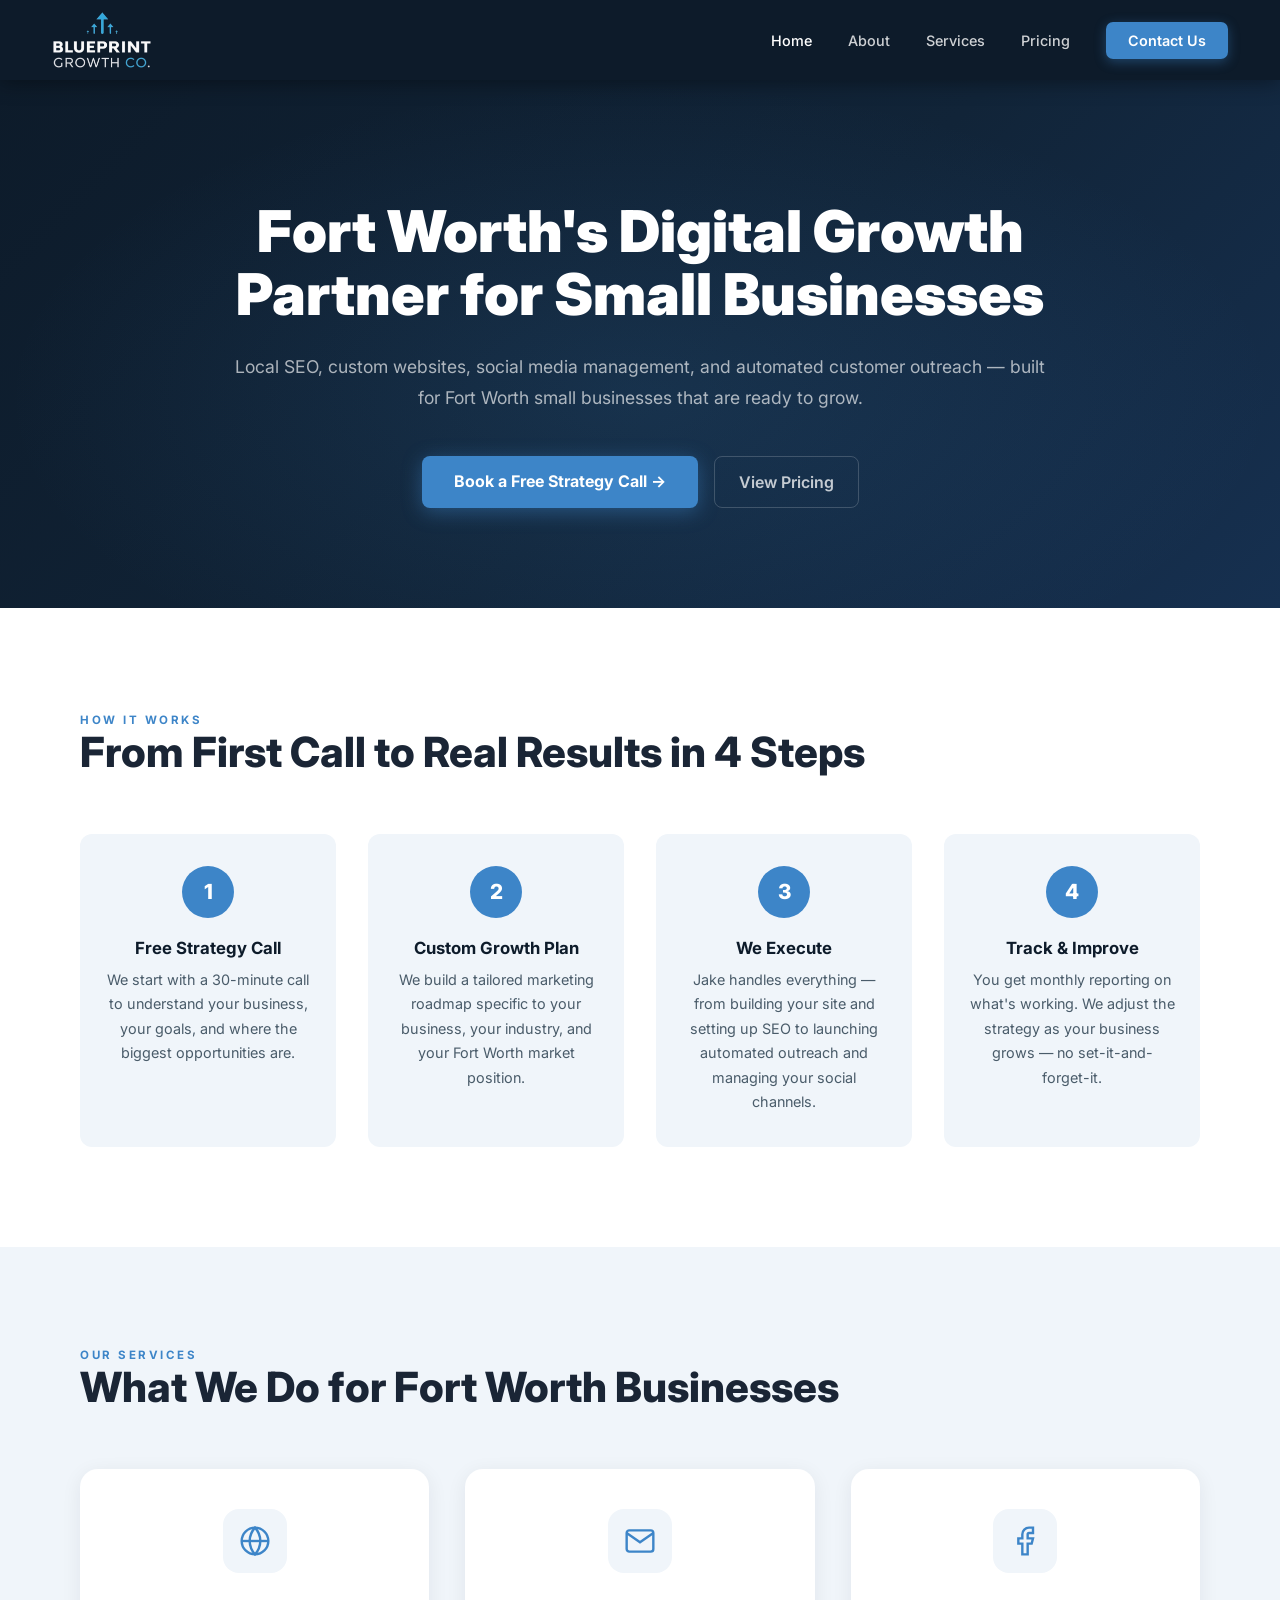
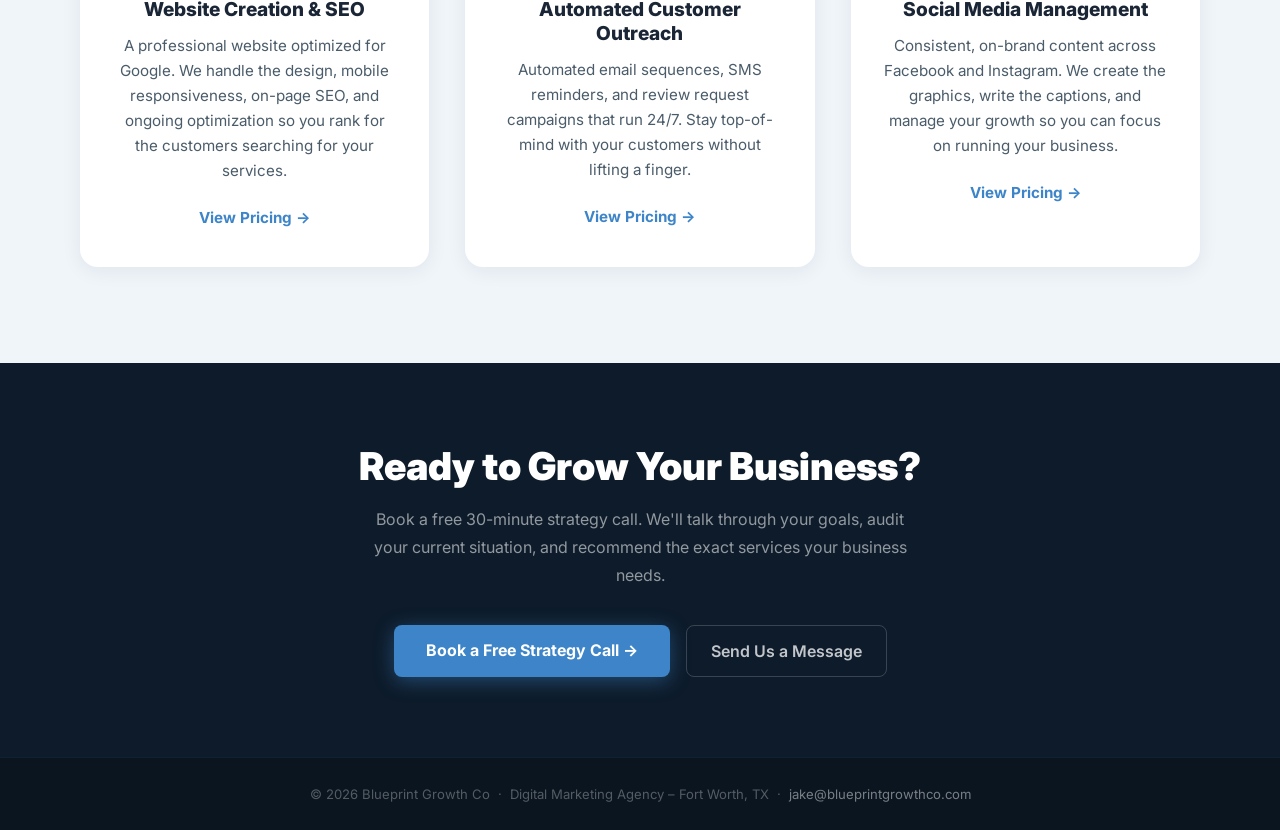
==== index.html @ 94628515 "Blueprint Growth Co - initial site build" ====
<!DOCTYPE html>
<html lang="en">
<head>
  <meta charset="UTF-8" />
  <meta name="viewport" content="width=device-width, initial-scale=1.0" />

  <title>Blueprint Growth Co | Digital Marketing Agency Fort Worth TX | Small Business Growth</title>
  <meta name="description" content="Blueprint Growth Co is Fort Worth's trusted digital marketing agency for small businesses. We offer local Search Engine Optimization, website design, social media management, and customer outreach in Tarrant County, TX." />
  <meta name="keywords" content="marketing agency Fort Worth TX, small business marketing Fort Worth, digital marketing agency Fort Worth Texas, local Search Engine Optimization, Fort Worth, social media marketing Fort Worth, website design Fort Worth, Search Engine Optimization services Fort Worth TX, Tarrant County digital marketing, DFW small business marketing, customer outreach Fort Worth" />
  <meta name="author" content="Jake DiNatale, Blueprint Growth Co" />
  <meta name="robots" content="index, follow" />
  <link rel="canonical" href="https://www.blueprintgrowthco.com/" />
  <meta name="geo.region" content="US-TX" />
  <meta name="geo.placename" content="Fort Worth, Texas" />
  <meta name="geo.position" content="32.7555;-97.3308" />
  <meta name="ICBM" content="32.7555, -97.3308" />
  <meta property="og:type" content="website" />
  <meta property="og:url" content="https://www.blueprintgrowthco.com/" />
  <meta property="og:title" content="Blueprint Growth Co | Digital Marketing Agency Fort Worth TX" />
  <meta property="og:description" content="Fort Worth's growth partner for small businesses. Local SEO, website design, social media management, and AI-powered customer outreach — built for Tarrant County entrepreneurs." />
  <meta property="og:image" content="https://www.blueprintgrowthco.com/assets/images/logo.png" />
  <meta property="og:site_name" content="Blueprint Growth Co" />

  <script type="application/ld+json">
  {
    "@context": "https://schema.org",
    "@type": "BreadcrumbList",
    "itemListElement": [
      { "@type": "ListItem", "position": 1, "name": "Home", "item": "https://www.blueprintgrowthco.com/" }
    ]
  }
  </script>
  <script type="application/ld+json">
  {
    "@context": "https://schema.org",
    "@type": "LocalBusiness",
    "name": "Blueprint Growth Co",
    "description": "Fort Worth digital marketing agency for small businesses. Local SEO, website design, social media management, and automated customer outreach.",
    "url": "https://www.blueprintgrowthco.com",
    "telephone": "+1-978-806-6103",
    "email": "jake@blueprintgrowthco.com",
    "address": { "@type": "PostalAddress", "addressLocality": "Fort Worth", "addressRegion": "TX", "addressCountry": "US" },
    "geo": { "@type": "GeoCoordinates", "latitude": 32.7555, "longitude": -97.3308 },
    "image": "https://www.blueprintgrowthco.com/assets/images/logo.png",
    "priceRange": "$$$"
  }
  </script>

  <link rel="preconnect" href="https://fonts.googleapis.com" />
  <link rel="preconnect" href="https://fonts.gstatic.com" crossorigin />
  <link href="https://fonts.googleapis.com/css2?family=Inter:wght@400;500;600;700;800;900&display=swap" rel="stylesheet" />
  <link rel="stylesheet" href="css/styles.css">
</head>
<body>

<div id="progress-bar"></div>

<a href="https://calendly.com/jacobadinatale/30min" target="_blank" rel="noopener" id="float-cta">
  <svg viewBox="0 0 24 24"><path d="M8 6h13M8 12h13M8 18h13M3 6h.01M3 12h.01M3 18h.01"/></svg>
  Book Free Strategy Call
</a>

<!-- ══ NAV ══ -->
<nav id="mainNav">
  <a href="index.html" class="nav-logo">
    <img src="assets/images/logo.png" alt="Blueprint Growth Co – Digital Marketing Agency Fort Worth TX" />
  </a>
  <ul class="nav-links">
    <li><a href="index.html" class="active">Home</a></li>
    <li><a href="about.html">About</a></li>
    <li><a href="index.html#services">Services</a></li>
    <li><a href="services.html">Pricing</a></li>
    <li><a href="contact.html" class="btn-nav">Contact Us</a></li>
  </ul>
  <button class="hamburger" aria-label="Open menu" aria-expanded="false">
    <span></span><span></span><span></span>
  </button>
  <div class="mobile-menu" id="mobileMenu" role="navigation">
    <a href="index.html">Home</a>
    <a href="about.html">About</a>
    <a href="index.html#services">Services</a>
    <a href="services.html">Pricing</a>
    <a href="contact.html">Contact Us</a>
  </div>
</nav>

<!-- ══ HERO ══ -->
<section class="hero">
  <div class="container">
    <div class="hero-top reveal">
      <h1>Fort Worth's Digital Growth Partner for Small Businesses</h1>
      <p>Local SEO, custom websites, social media management, and automated customer outreach — built for Fort Worth small businesses that are ready to grow.</p>
      <div class="hero-btns">
        <a href="https://calendly.com/jacobadinatale/30min" target="_blank" rel="noopener" class="btn-primary">Book a Free Strategy Call →</a>
        <a href="services.html" class="btn-ghost">View Pricing</a>
      </div>
    </div>
  </div>
</section>

<!-- ══ HOW IT WORKS ══ -->
<section id="process" class="process">
  <div class="container">
    <span class="section-label reveal">How It Works</span>
    <h2 class="section-title reveal">From First Call to Real Results in 4 Steps</h2>
    <div class="process-grid">

      <div class="process-step reveal">
        <div class="process-num">1</div>
        <h3>Free Strategy Call</h3>
        <p>We start with a 30-minute call to understand your business, your goals, and where the biggest opportunities are.</p>
      </div>

      <div class="process-step reveal reveal-delay-1">
        <div class="process-num">2</div>
        <h3>Custom Growth Plan</h3>
        <p>We build a tailored marketing roadmap specific to your business, your industry, and your Fort Worth market position.</p>
      </div>

      <div class="process-step reveal reveal-delay-2">
        <div class="process-num">3</div>
        <h3>We Execute</h3>
        <p>Jake handles everything — from building your site and setting up SEO to launching automated outreach and managing your social channels.</p>
      </div>

      <div class="process-step reveal reveal-delay-3">
        <div class="process-num">4</div>
        <h3>Track &amp; Improve</h3>
        <p>You get monthly reporting on what's working. We adjust the strategy as your business grows — no set-it-and-forget-it.</p>
      </div>

    </div>
  </div>
</section>

<!-- ══ SERVICES SECTION ══ -->
<section id="services" class="services" style="background: var(--light);">
  <div class="container">
    <span class="section-label reveal">Our Services</span>
    <h2 class="section-title reveal">What We Do for Fort Worth Businesses</h2>

    <div class="services-grid">

      <!-- Service 1 -->
      <div class="service-card reveal">
        <div class="service-icon">
          <svg viewBox="0 0 24 24"><circle cx="12" cy="12" r="10"/><line x1="2" y1="12" x2="22" y2="12"/><path d="M12 2a15.3 15.3 0 0 1 4 10 15.3 15.3 0 0 1-4 10 15.3 15.3 0 0 1-4-10 15.3 15.3 0 0 1 4-10z"/></svg>
        </div>
        <h3>Website Creation &amp; SEO</h3>
        <p>A professional website optimized for Google. We handle the design, mobile responsiveness, on-page SEO, and ongoing optimization so you rank for the customers searching for your services.</p>
        <a href="services.html" class="service-link">View Pricing →</a>
      </div>

      <!-- Service 2 -->
      <div class="service-card reveal reveal-delay-1">
        <div class="service-icon">
          <svg viewBox="0 0 24 24"><path d="M4 4h16c1.1 0 2 .9 2 2v12c0 1.1-.9 2-2 2H4c-1.1 0-2-.9-2-2V6c0-1.1.9-2 2-2z"/><polyline points="22,6 12,13 2,6"/></svg>
        </div>
        <h3>Automated Customer Outreach</h3>
        <p>Automated email sequences, SMS reminders, and review request campaigns that run 24/7. Stay top-of-mind with your customers without lifting a finger.</p>
        <a href="services.html" class="service-link">View Pricing →</a>
      </div>

      <!-- Service 3 -->
      <div class="service-card reveal reveal-delay-2">
        <div class="service-icon">
          <svg viewBox="0 0 24 24"><path d="M18 2h-3a5 5 0 0 0-5 5v3H7v4h3v8h4v-8h3l1-4h-4V7a1 1 0 0 1 1-1h3z"/></svg>
        </div>
        <h3>Social Media Management</h3>
        <p>Consistent, on-brand content across Facebook and Instagram. We create the graphics, write the captions, and manage your growth so you can focus on running your business.</p>
        <a href="services.html" class="service-link">View Pricing →</a>
      </div>

    </div>
  </div>
</section>

<!-- ══ CTA STRIP ══ -->
<section class="cta-strip">
  <h2 class="reveal">Ready to Grow Your Business?</h2>
  <p class="reveal">Book a free 30-minute strategy call. We'll talk through your goals, audit your current situation, and recommend the exact services your business needs.</p>
  <div class="cta-strip-btns reveal">
    <a href="https://calendly.com/jacobadinatale/30min" target="_blank" rel="noopener" class="btn-primary">Book a Free Strategy Call →</a>
    <a href="contact.html" class="btn-ghost">Send Us a Message</a>
  </div>
</section>

<!-- ══ FOOTER ══ -->
<footer>
  <p>&copy; 2026 Blueprint Growth Co &nbsp;·&nbsp; Digital Marketing Agency – Fort Worth, TX &nbsp;·&nbsp; <a href="mailto:jake@blueprintgrowthco.com">jake@blueprintgrowthco.com</a></p>
</footer>

<script src="js/main.js"></script>

</body>
</html>
---- css/styles.css ----
/* ── RESET ── */
*, *::before, *::after {
  box-sizing: border-box;
  margin: 0;
  padding: 0;
}

/* ── VARIABLES ── */
:root {
  --navy:    #0d1b2a;
  --navy2:   #112236;
  --navy3:   #0a1520;
  --blue:    #3d85c8;
  --blue-h:  #2d72b8;
  --blue-lt: #5a9fd4;
  --white:   #ffffff;
  --light:   #f0f5fa;
  --light2:  #e4eef7;
  --text:    #1a2535;
  --text-2:  #4a5c6a;
}

/* ── FONTS ── */
@import url('https://fonts.googleapis.com/css2?family=Inter:wght@400;500;600;700;800;900&display=swap');

html {
  scroll-behavior: smooth;
}

body {
  font-family: 'Inter', sans-serif;
  color: var(--text);
  background: var(--white);
  overflow-x: hidden;
}

/* ── SCROLL PROGRESS ── */
#progress-bar {
  position: fixed;
  top: 0;
  left: 0;
  height: 3px;
  width: 0%;
  background: linear-gradient(90deg, var(--blue), var(--blue-lt));
  z-index: 9999;
  transition: width .1s linear;
}

/* ── FLOAT CTA ── */
#float-cta {
  position: fixed;
  bottom: 28px;
  right: 28px;
  z-index: 900;
  display: flex;
  align-items: center;
  gap: 10px;
  background: var(--blue);
  color: var(--white);
  padding: 14px 22px;
  border-radius: 50px;
  font-size: .88rem;
  font-weight: 700;
  text-decoration: none;
  box-shadow: 0 6px 28px rgba(61,133,200,.5);
  opacity: 0;
  transform: translateY(16px);
  transition: opacity .3s, transform .3s, background .2s;
}

#float-cta.visible {
  opacity: 1;
  transform: translateY(0);
}

#float-cta:hover {
  background: var(--blue-h);
}

#float-cta svg {
  width: 18px;
  height: 18px;
  stroke: currentColor;
  fill: none;
  stroke-width: 2;
}

/* ── NAV ── */
nav {
  position: sticky;
  top: 0;
  z-index: 1000;
  background: var(--navy);
  display: flex;
  align-items: center;
  justify-content: space-between;
  padding: 0 52px;
  height: 80px;
  box-shadow: 0 2px 20px rgba(0,0,0,.4);
  transition: height .3s, box-shadow .3s;
}

nav.scrolled {
  height: 64px;
  box-shadow: 0 4px 28px rgba(0,0,0,.5);
}

.nav-logo {
  text-decoration: none;
  display: flex;
  align-items: center;
}

.nav-logo img {
  height: 58px;
  display: block;
  transition: height .3s;
}

nav.scrolled .nav-logo img {
  height: 46px;
}

.nav-links {
  display: flex;
  align-items: center;
  gap: 36px;
  list-style: none;
}

.nav-links a {
  color: rgba(255,255,255,.8);
  text-decoration: none;
  font-size: .9rem;
  font-weight: 500;
  transition: color .2s;
}

.nav-links a:hover {
  color: var(--white);
}

.nav-links a.active {
  color: var(--white);
}

.btn-nav {
  background: var(--blue);
  color: var(--white) !important;
  padding: 10px 22px;
  border-radius: 7px;
  font-weight: 600 !important;
  transition: background .2s, transform .15s !important;
  box-shadow: 0 3px 12px rgba(61,133,200,.4);
}

.btn-nav:hover {
  background: var(--blue-h) !important;
  transform: translateY(-1px) !important;
}

.hamburger {
  display: none;
  flex-direction: column;
  gap: 5px;
  cursor: pointer;
  background: none;
  border: none;
  padding: 4px;
}

.hamburger span {
  display: block;
  width: 26px;
  height: 2px;
  background: var(--white);
  border-radius: 2px;
  pointer-events: none;
}

.mobile-menu {
  display: none;
  position: absolute;
  top: 100%;
  left: 0;
  right: 0;
  background: var(--navy2);
  padding: 24px 48px;
  flex-direction: column;
  gap: 20px;
  box-shadow: 0 8px 24px rgba(0,0,0,.3);
}

.mobile-menu a {
  color: rgba(255,255,255,.85);
  text-decoration: none;
  font-size: 1rem;
  font-weight: 500;
}

.mobile-menu.open {
  display: flex;
}

/* ── SCROLL REVEAL ── */
.reveal {
  opacity: 0;
  transform: translateY(32px);
  transition: opacity .7s ease, transform .7s ease;
}

.reveal.visible {
  opacity: 1;
  transform: translateY(0);
}

.reveal-delay-1 {
  transition-delay: .1s;
}

.reveal-delay-2 {
  transition-delay: .2s;
}

.reveal-delay-3 {
  transition-delay: .3s;
}

/* ── PAGE HERO ── */
.page-hero {
  background: linear-gradient(135deg, var(--navy) 0%, #112438 55%, #163050 100%);
  padding: 88px 52px 80px;
  text-align: center;
  position: relative;
  overflow: hidden;
}

.page-hero::after {
  content: '';
  position: absolute;
  inset: 0;
  background: radial-gradient(ellipse at 50% 60%, rgba(61,133,200,.1) 0%, transparent 65%);
  pointer-events: none;
}

.page-hero-inner {
  position: relative;
  z-index: 1;
  max-width: 720px;
  margin: 0 auto;
}

.hero-eyebrow {
  display: inline-flex;
  align-items: center;
  gap: 8px;
  background: rgba(61,133,200,.15);
  border: 1px solid rgba(61,133,200,.35);
  color: var(--blue-lt);
  font-size: .74rem;
  font-weight: 700;
  letter-spacing: 2px;
  text-transform: uppercase;
  padding: 7px 16px;
  border-radius: 100px;
  margin-bottom: 28px;
}

.hero-eyebrow::before {
  content: '';
  width: 6px;
  height: 6px;
  border-radius: 50%;
  background: var(--blue);
}

.page-hero h1 {
  font-size: clamp(2.2rem, 4.5vw, 3.4rem);
  font-weight: 900;
  color: var(--white);
  line-height: 1.1;
  margin-bottom: 18px;
}

.page-hero p {
  font-size: 1.05rem;
  color: rgba(255,255,255,.6);
  line-height: 1.8;
  max-width: 580px;
  margin: 0 auto 36px;
}

.hero-note {
  display: inline-flex;
  align-items: center;
  gap: 8px;
  font-size: .82rem;
  color: rgba(255,255,255,.4);
  font-weight: 500;
}

.hero-note svg {
  width: 15px;
  height: 15px;
  stroke: var(--blue-lt);
  fill: none;
  stroke-width: 2;
}

/* ── SECTION BASE ── */
section {
  padding: 96px 52px;
}

.container {
  max-width: 1120px;
  margin: 0 auto;
}

.section-label {
  font-size: .72rem;
  font-weight: 700;
  letter-spacing: 2.5px;
  text-transform: uppercase;
  color: var(--blue);
  margin-bottom: 12px;
}

.section-title {
  font-size: clamp(1.8rem, 3.5vw, 2.6rem);
  font-weight: 800;
  line-height: 1.2;
  margin-bottom: 20px;
}

.section-sub {
  font-size: 1.05rem;
  color: var(--text-2);
  line-height: 1.75;
  max-width: 620px;
  margin-bottom: 56px;
}

/* ── PRICING SECTION ── */
.pricing {
  background: var(--light);
}

.pricing-grid {
  display: grid;
  grid-template-columns: repeat(3, 1fr);
  gap: 28px;
  align-items: start;
}

/* ── PRICING CARD ── */
.price-card {
  background: var(--white);
  border-radius: 20px;
  border: 1.5px solid var(--light2);
  padding: 40px 32px;
  position: relative;
  transition: transform .25s, box-shadow .25s, border-color .3s;
  box-shadow: 0 4px 24px rgba(13,27,42,.07);
}

.price-card:hover {
  transform: translateY(-6px);
  box-shadow: 0 18px 52px rgba(13,27,42,.12);
  border-color: rgba(61,133,200,.3);
}

/* featured card */
.price-card.featured {
  background: var(--navy);
  border-color: var(--blue);
  box-shadow: 0 12px 48px rgba(61,133,200,.25);
}

.price-card.featured:hover {
  box-shadow: 0 24px 64px rgba(61,133,200,.35);
  border-color: var(--blue-lt);
}

.badge-popular {
  position: absolute;
  top: -14px;
  left: 50%;
  transform: translateX(-50%);
  background: var(--blue);
  color: var(--white);
  font-size: .7rem;
  font-weight: 800;
  letter-spacing: 1.5px;
  text-transform: uppercase;
  padding: 5px 16px;
  border-radius: 100px;
  box-shadow: 0 4px 14px rgba(61,133,200,.45);
  white-space: nowrap;
}

.card-icon {
  width: 60px;
  height: 60px;
  border-radius: 16px;
  background: var(--light);
  display: flex;
  align-items: center;
  justify-content: center;
  margin-bottom: 24px;
}

.price-card.featured .card-icon {
  background: rgba(61,133,200,.15);
}

.card-icon svg {
  width: 28px;
  height: 28px;
  stroke: var(--blue);
  fill: none;
  stroke-width: 1.8;
}

.card-name {
  font-size: .8rem;
  font-weight: 700;
  letter-spacing: 2px;
  text-transform: uppercase;
  color: var(--blue);
  margin-bottom: 10px;
}

.price-card.featured .card-name {
  color: var(--blue-lt);
}

.card-title {
  font-size: 1.25rem;
  font-weight: 800;
  color: var(--text);
  margin-bottom: 6px;
  line-height: 1.25;
}

.price-card.featured .card-title {
  color: var(--white);
}

.card-desc {
  font-size: .88rem;
  color: var(--text-2);
  line-height: 1.65;
  margin-bottom: 28px;
}

.price-card.featured .card-desc {
  color: rgba(255,255,255,.5);
}

.card-divider {
  border: none;
  border-top: 1px solid var(--light2);
  margin-bottom: 24px;
}

.price-card.featured .card-divider {
  border-color: rgba(255,255,255,.1);
}

.price-row {
  display: flex;
  align-items: baseline;
  gap: 6px;
  margin-bottom: 6px;
}

.price-amount {
  font-size: 3rem;
  font-weight: 900;
  color: var(--text);
  line-height: 1;
}

.price-card.featured .price-amount {
  color: var(--white);
}

.price-period {
  font-size: .9rem;
  color: var(--text-2);
  font-weight: 500;
}

.price-card.featured .price-period {
  color: rgba(255,255,255,.5);
}

.price-setup {
  font-size: .8rem;
  color: var(--text-2);
  margin-bottom: 28px;
  font-weight: 500;
}

.price-card.featured .price-setup {
  color: rgba(255,255,255,.4);
}

.feature-list {
  list-style: none;
  display: flex;
  flex-direction: column;
  gap: 12px;
  margin-bottom: 32px;
}

.feature-list li {
  display: flex;
  align-items: flex-start;
  gap: 12px;
  font-size: .9rem;
  color: var(--text-2);
  line-height: 1.5;
}

.price-card.featured .feature-list li {
  color: rgba(255,255,255,.65);
}

.feat-check {
  width: 20px;
  height: 20px;
  min-width: 20px;
  border-radius: 50%;
  background: rgba(61,133,200,.12);
  display: flex;
  align-items: center;
  justify-content: center;
  margin-top: 1px;
}

.price-card.featured .feat-check {
  background: rgba(61,133,200,.25);
}

.feat-check svg {
  width: 10px;
  height: 10px;
  fill: none;
  stroke: var(--blue);
  stroke-width: 2.8;
}

.price-card.featured .feat-check svg {
  stroke: var(--blue-lt);
}

.btn-card {
  display: block;
  text-align: center;
  width: 100%;
  padding: 14px 24px;
  border-radius: 10px;
  font-size: .95rem;
  font-weight: 700;
  text-decoration: none;
  transition: background .2s, transform .15s, box-shadow .2s;
}

.btn-card-outline {
  border: 2px solid var(--blue);
  color: var(--blue);
  background: transparent;
}

.btn-card-outline:hover {
  background: var(--blue);
  color: var(--white);
  transform: translateY(-2px);
}

.btn-card-solid {
  background: var(--blue);
  color: var(--white);
  box-shadow: 0 4px 18px rgba(61,133,200,.4);
}

.btn-card-solid:hover {
  background: var(--blue-h);
  transform: translateY(-2px);
  box-shadow: 0 8px 24px rgba(61,133,200,.5);
}

/* ── BUNDLE BANNER ── */
.bundle {
  background: var(--white);
}

.bundle-box {
  background: linear-gradient(135deg, var(--navy) 0%, #112438 60%, #163050 100%);
  border-radius: 24px;
  padding: 56px 64px;
  display: flex;
  align-items: center;
  gap: 56px;
  border: 1px solid rgba(61,133,200,.2);
  box-shadow: 0 16px 56px rgba(13,27,42,.18);
  position: relative;
  overflow: hidden;
}

.bundle-box::after {
  content: '';
  position: absolute;
  top: -100px;
  right: -100px;
  width: 400px;
  height: 400px;
  border-radius: 50%;
  background: radial-gradient(circle, rgba(61,133,200,.1) 0%, transparent 65%);
  pointer-events: none;
}

.bundle-text {
  flex: 1;
  position: relative;
  z-index: 1;
}

.bundle-eyebrow {
  font-size: .72rem;
  font-weight: 700;
  letter-spacing: 2.5px;
  text-transform: uppercase;
  color: var(--blue-lt);
  margin-bottom: 14px;
}

.bundle-text h2 {
  font-size: clamp(1.6rem, 2.8vw, 2.1rem);
  font-weight: 900;
  color: var(--white);
  margin-bottom: 14px;
  line-height: 1.2;
}

.bundle-text p {
  font-size: .97rem;
  color: rgba(255,255,255,.55);
  line-height: 1.75;
}

.bundle-cta {
  flex-shrink: 0;
  position: relative;
  z-index: 1;
  text-align: center;
}

.bundle-price {
  font-size: 3.2rem;
  font-weight: 900;
  color: var(--white);
  line-height: 1;
}

.bundle-price span {
  font-size: 1rem;
  color: rgba(255,255,255,.5);
  font-weight: 500;
}

.bundle-savings {
  display: inline-block;
  background: rgba(61,133,200,.2);
  border: 1px solid rgba(61,133,200,.4);
  color: var(--blue-lt);
  font-size: .72rem;
  font-weight: 700;
  letter-spacing: 1px;
  text-transform: uppercase;
  padding: 4px 12px;
  border-radius: 100px;
  margin: 10px 0 22px;
}

.btn-bundle {
  display: block;
  background: var(--blue);
  color: var(--white);
  padding: 14px 32px;
  border-radius: 10px;
  font-size: .95rem;
  font-weight: 700;
  text-decoration: none;
  white-space: nowrap;
  box-shadow: 0 4px 20px rgba(61,133,200,.45);
  transition: background .2s, transform .15s, box-shadow .2s;
}

.btn-bundle:hover {
  background: var(--blue-h);
  transform: translateY(-2px);
  box-shadow: 0 8px 28px rgba(61,133,200,.55);
}

/* ── FAQ ── */
.faq {
  background: var(--light);
}

.faq-inner {
  display: grid;
  grid-template-columns: 1fr 1fr;
  gap: 64px;
  align-items: start;
}

.faq-intro p {
  font-size: .97rem;
  color: var(--text-2);
  line-height: 1.8;
  margin-bottom: 28px;
}

.faq-list {
  display: flex;
  flex-direction: column;
  gap: 12px;
}

.faq-item {
  background: var(--white);
  border-radius: 12px;
  overflow: hidden;
  box-shadow: 0 2px 12px rgba(13,27,42,.06);
  border-left: 3px solid transparent;
  transition: border-color .2s;
}

.faq-item.open {
  border-left-color: var(--blue);
}

.faq-q {
  width: 100%;
  background: none;
  border: none;
  cursor: pointer;
  display: flex;
  justify-content: space-between;
  align-items: center;
  padding: 20px 22px;
  text-align: left;
  font-size: .97rem;
  font-weight: 600;
  color: var(--text);
  font-family: 'Inter', sans-serif;
  transition: color .2s;
}

.faq-q:hover {
  color: var(--blue);
}

.faq-q svg {
  min-width: 20px;
  transition: transform .3s;
  stroke: var(--blue);
  fill: none;
  stroke-width: 2;
}

.faq-item.open .faq-q svg {
  transform: rotate(45deg);
}

.faq-a {
  max-height: 0;
  overflow: hidden;
  transition: max-height .4s ease, padding .3s ease;
  font-size: .91rem;
  color: var(--text-2);
  line-height: 1.75;
  padding: 0 22px;
}

.faq-item.open .faq-a {
  max-height: 400px;
  padding: 0 22px 20px;
}

/* ── CTA STRIP ── */
.cta-strip {
  background: var(--navy);
  padding: 80px 52px;
  text-align: center;
}

.cta-strip h2 {
  font-size: clamp(1.8rem, 3vw, 2.5rem);
  font-weight: 900;
  color: var(--white);
  margin-bottom: 16px;
}

.cta-strip p {
  font-size: 1rem;
  color: rgba(255,255,255,.55);
  line-height: 1.75;
  max-width: 540px;
  margin: 0 auto 36px;
}

.cta-strip-btns {
  display: flex;
  gap: 16px;
  justify-content: center;
  flex-wrap: wrap;
}

.btn-primary {
  display: inline-block;
  background: var(--blue);
  color: var(--white);
  padding: 15px 32px;
  border-radius: 8px;
  font-size: 1rem;
  font-weight: 700;
  text-decoration: none;
  transition: background .2s, transform .15s, box-shadow .2s;
  box-shadow: 0 4px 20px rgba(61,133,200,.45);
}

.btn-primary:hover {
  background: var(--blue-h);
  transform: translateY(-3px);
  box-shadow: 0 8px 28px rgba(61,133,200,.55);
}

.btn-ghost {
  display: inline-flex;
  align-items: center;
  gap: 8px;
  color: rgba(255,255,255,.75);
  font-size: 1rem;
  font-weight: 600;
  text-decoration: none;
  padding: 15px 24px;
  border-radius: 8px;
  border: 1.5px solid rgba(255,255,255,.18);
  transition: all .2s;
}

.btn-ghost:hover {
  border-color: rgba(61,133,200,.6);
  color: var(--white);
  background: rgba(61,133,200,.1);
}

/* ── CONTACT PAGE STYLES ── */
main {
  flex: 1;
}

.contact-wrap {
  max-width: 1080px;
  margin: 0 auto;
  display: grid;
  grid-template-columns: 1fr 420px;
  gap: 60px;
  padding: 72px 52px;
  align-items: start;
}

/* ── FORM ── */
.form-card {
  background: var(--white);
  border: 1px solid #e2e8f0;
  border-radius: 16px;
  padding: 44px 40px;
  box-shadow: 0 8px 40px rgba(0,0,0,.07);
}

.form-card h2 {
  font-size: 1.45rem;
  font-weight: 800;
  margin-bottom: 6px;
}

.form-card .sub {
  font-size: .9rem;
  color: #6a7d8e;
  margin-bottom: 32px;
  line-height: 1.6;
}

.field-row {
  display: grid;
  grid-template-columns: 1fr 1fr;
  gap: 18px;
}

.field {
  display: flex;
  flex-direction: column;
  margin-bottom: 20px;
}

.field label {
  font-size: .78rem;
  font-weight: 700;
  letter-spacing: 1px;
  text-transform: uppercase;
  color: #4a5c6a;
  margin-bottom: 7px;
}

.field input,
.field select,
.field textarea {
  font-family: 'Inter', sans-serif;
  font-size: .95rem;
  border: 1.5px solid #dde3ea;
  border-radius: 8px;
  padding: 11px 14px;
  color: var(--text);
  transition: border-color .2s, box-shadow .2s;
  outline: none;
  background: var(--white);
  width: 100%;
}

.field input:focus,
.field select:focus,
.field textarea:focus {
  border-color: var(--blue);
  box-shadow: 0 0 0 3px rgba(61,133,200,.14);
}

.field textarea {
  resize: vertical;
  min-height: 110px;
}

.field select {
  appearance: none;
  background-image: url("data:image/svg+xml,%3Csvg xmlns='http://www.w3.org/2000/svg' width='12' height='8' viewBox='0 0 12 8'%3E%3Cpath d='M1 1l5 5 5-5' stroke='%236a7d8e' stroke-width='1.5' fill='none' stroke-linecap='round'/%3E%3C/svg%3E");
  background-repeat: no-repeat;
  background-position: right 14px center;
  padding-right: 38px;
}

/* checkboxes */
.checkbox-group {
  display: flex;
  flex-direction: column;
  gap: 10px;
}

.checkbox-label {
  display: flex;
  align-items: center;
  gap: 10px;
  font-size: .9rem;
  color: var(--text);
  cursor: pointer;
}

.checkbox-label input[type="checkbox"] {
  width: 17px;
  height: 17px;
  min-width: 17px;
  accent-color: var(--blue);
  cursor: pointer;
  border: none;
  padding: 0;
  border-radius: 3px;
}

.btn-submit {
  width: 100%;
  background: var(--blue);
  color: var(--white);
  border: none;
  border-radius: 8px;
  padding: 16px;
  font-size: 1rem;
  font-weight: 700;
  font-family: 'Inter', sans-serif;
  cursor: pointer;
  transition: background .2s, transform .15s;
  margin-top: 8px;
}

.btn-submit:hover {
  background: var(--blue-h);
  transform: translateY(-1px);
}

/* success message */
.success-msg {
  display: none;
  background: #f0faf4;
  border: 1.5px solid #34d399;
  border-radius: 10px;
  padding: 18px 20px;
  font-size: .92rem;
  color: #065f46;
  font-weight: 500;
  margin-top: 20px;
  text-align: center;
}

/* ── SIDEBAR ── */
.sidebar {
  display: flex;
  flex-direction: column;
  gap: 28px;
}

.info-card {
  background: var(--navy);
  border-radius: 14px;
  padding: 32px 28px;
  color: var(--white);
}

.info-card h3 {
  font-size: 1.05rem;
  font-weight: 700;
  margin-bottom: 20px;
}

.info-item {
  display: flex;
  align-items: flex-start;
  gap: 14px;
  margin-bottom: 20px;
}

.info-item:last-child {
  margin-bottom: 0;
}

.info-icon {
  width: 40px;
  height: 40px;
  min-width: 40px;
  border-radius: 9px;
  background: rgba(61,133,200,.25);
  display: flex;
  align-items: center;
  justify-content: center;
}

.info-icon svg {
  width: 19px;
  height: 19px;
  stroke: var(--blue-lt);
  fill: none;
  stroke-width: 1.8;
}

.info-item-text strong {
  display: block;
  font-size: .75rem;
  font-weight: 700;
  color: rgba(255,255,255,.45);
  text-transform: uppercase;
  letter-spacing: 1.5px;
  margin-bottom: 3px;
}

.info-item-text a,
.info-item-text span {
  color: var(--white);
  font-size: .92rem;
  text-decoration: none;
}

.info-item-text a:hover {
  color: var(--blue-lt);
}

.booking-card {
  background: var(--blue);
  border-radius: 14px;
  padding: 28px;
  color: var(--white);
  text-align: center;
}

.booking-card h3 {
  font-size: 1rem;
  font-weight: 800;
  margin-bottom: 8px;
}

.booking-card p {
  font-size: .85rem;
  opacity: .85;
  line-height: 1.6;
  margin-bottom: 20px;
}

.btn-book {
  display: block;
  background: var(--white);
  color: var(--blue);
  padding: 12px 20px;
  border-radius: 8px;
  font-weight: 700;
  font-size: .9rem;
  text-decoration: none;
  transition: opacity .2s;
}

.btn-book:hover {
  opacity: .9;
}

/* ── FOOTER ── */
footer {
  background: var(--navy3);
  border-top: 1px solid rgba(61,133,200,.1);
  padding: 28px 52px;
  text-align: center;
  font-size: .82rem;
  color: rgba(255,255,255,.3);
}

footer a {
  color: rgba(255,255,255,.45);
  text-decoration: none;
  transition: color .2s;
}

footer a:hover {
  color: var(--blue-lt);
}

body.contact-page {
  min-height: 100vh;
  display: flex;
  flex-direction: column;
  background: var(--light);
}

.page-hero {
  background: var(--navy);
  padding: 64px 52px 56px;
  text-align: center;
}

.page-hero .eyebrow {
  display: inline-block;
  background: var(--blue);
  color: var(--white);
  font-size: .72rem;
  font-weight: 700;
  letter-spacing: 2px;
  text-transform: uppercase;
  padding: 5px 14px;
  border-radius: 4px;
  margin-bottom: 18px;
}

.page-hero h1 {
  font-size: clamp(2rem, 4vw, 3rem);
  font-weight: 900;
  color: var(--white);
  margin-bottom: 14px;
}

.page-hero p {
  font-size: 1.05rem;
  color: rgba(255,255,255,.6);
  max-width: 520px;
  margin: 0 auto;
  line-height: 1.7;
}

/* ── ABOUT PAGE STYLES ── */
.about-hero {
  background: linear-gradient(135deg, var(--navy) 0%, #112438 55%, #163050 100%);
  padding: 88px 52px 80px;
  text-align: center;
  position: relative;
  overflow: hidden;
}

.about-hero::after {
  content: '';
  position: absolute;
  inset: 0;
  background: radial-gradient(ellipse at 50% 60%, rgba(61,133,200,.1) 0%, transparent 65%);
  pointer-events: none;
}

.about-hero h1 {
  font-size: clamp(2.2rem, 4.5vw, 3.4rem);
  font-weight: 900;
  color: var(--white);
  line-height: 1.1;
}

.about-section {
  padding: 96px 52px;
}

.about-section.alt {
  background: var(--light);
}

.about-section-inner {
  max-width: 1120px;
  margin: 0 auto;
}

.about-section h2 {
  font-size: clamp(1.8rem, 3.5vw, 2.6rem);
  font-weight: 800;
  line-height: 1.2;
  margin-bottom: 20px;
}

.about-section p {
  font-size: 1.05rem;
  color: var(--text-2);
  line-height: 1.75;
  margin-bottom: 20px;
  max-width: 680px;
}

.team-grid {
  display: grid;
  grid-template-columns: repeat(3, 1fr);
  gap: 40px;
  margin-top: 56px;
}

.team-member {
  text-align: center;
}

.team-member img {
  width: 100%;
  border-radius: 16px;
  margin-bottom: 24px;
  object-fit: cover;
  aspect-ratio: 1;
}

.team-member h3 {
  font-size: 1.2rem;
  font-weight: 800;
  margin-bottom: 6px;
}

.team-member p {
  font-size: 0.9rem;
  color: var(--text-2);
}

.values-grid {
  display: grid;
  grid-template-columns: repeat(3, 1fr);
  gap: 36px;
  margin-top: 56px;
}

.value-card {
  background: var(--white);
  border-radius: 16px;
  padding: 36px 28px;
  text-align: center;
  box-shadow: 0 4px 20px rgba(13,27,42,.06);
  transition: transform .25s, box-shadow .25s;
}

.value-card:hover {
  transform: translateY(-4px);
  box-shadow: 0 12px 36px rgba(13,27,42,.12);
}

.value-card h3 {
  font-size: 1.15rem;
  font-weight: 800;
  margin-bottom: 12px;
}

.value-card p {
  font-size: 0.9rem;
  color: var(--text-2);
  line-height: 1.6;
}

/* ── RESPONSIVE ── */
@media (max-width: 960px) {
  nav {
    padding: 0 24px;
    height: 68px;
  }

  nav.scrolled {
    height: 56px;
  }

  .nav-logo img {
    height: 46px;
  }

  .mobile-menu {
    padding: 20px 24px;
  }

  .nav-links {
    display: none;
  }

  .hamburger {
    display: flex;
  }

  section {
    padding: 72px 24px;
  }

  .page-hero, .about-hero {
    padding: 64px 24px 56px;
  }

  .pricing-grid {
    grid-template-columns: 1fr;
  }

  .bundle-box {
    flex-direction: column;
    gap: 32px;
    text-align: center;
    padding: 40px 28px;
  }

  .faq-inner {
    grid-template-columns: 1fr;
    gap: 36px;
  }

  .cta-strip {
    padding: 64px 24px;
  }

  .cta-strip-btns {
    flex-direction: column;
    align-items: center;
  }

  footer {
    padding: 24px;
  }

  .contact-wrap {
    grid-template-columns: 1fr;
    padding: 48px 24px;
    gap: 36px;
  }

  .field-row {
    grid-template-columns: 1fr;
  }

  .form-card {
    padding: 30px 22px;
  }

  .team-grid {
    grid-template-columns: 1fr;
    gap: 24px;
  }

  .values-grid {
    grid-template-columns: 1fr;
    gap: 24px;
  }
}

@media (max-width: 600px) {
  .price-card {
    padding: 28px 20px;
  }

  .bundle-price {
    font-size: 2.4rem;
  }
}

/* ── HOME PAGE SPECIFIC STYLES ── */
.hero {
  background: linear-gradient(135deg, var(--navy) 0%, #112438 55%, #163050 100%);
  padding: 120px 52px 100px;
  text-align: center;
  position: relative;
  overflow: hidden;
}

.hero::after {
  content: '';
  position: absolute;
  inset: 0;
  background: radial-gradient(ellipse at 50% 60%, rgba(61,133,200,.15) 0%, transparent 70%);
  pointer-events: none;
}

.hero-top {
  position: relative;
  z-index: 1;
  max-width: 820px;
  margin: 0 auto;
}

.hero-top h1 {
  font-size: clamp(2.4rem, 5vw, 3.6rem);
  font-weight: 900;
  color: var(--white);
  line-height: 1.1;
  margin-bottom: 24px;
}

.hero-top p {
  font-size: 1.1rem;
  color: rgba(255,255,255,.65);
  line-height: 1.8;
  margin-bottom: 42px;
}

.hero-btns {
  display: flex;
  gap: 16px;
  justify-content: center;
  flex-wrap: wrap;
}

.about {
  padding: 96px 52px;
}

.about p:last-child {
  margin-bottom: 0;
}

.services {
  padding: 96px 52px;
}

.services-grid {
  display: grid;
  grid-template-columns: repeat(3, 1fr);
  gap: 36px;
  margin-top: 56px;
}

.service-card {
  background: var(--white);
  border-radius: 18px;
  padding: 40px 32px;
  box-shadow: 0 4px 20px rgba(13,27,42,.07);
  transition: transform .25s, box-shadow .25s;
  text-align: center;
}

.service-card:hover {
  transform: translateY(-6px);
  box-shadow: 0 16px 48px rgba(13,27,42,.12);
}

.service-icon {
  width: 64px;
  height: 64px;
  border-radius: 16px;
  background: var(--light);
  display: flex;
  align-items: center;
  justify-content: center;
  margin: 0 auto 24px;
}

.service-icon svg {
  width: 32px;
  height: 32px;
  stroke: var(--blue);
  fill: none;
  stroke-width: 1.8;
}

.service-card h3 {
  font-size: 1.2rem;
  font-weight: 800;
  margin-bottom: 12px;
  color: var(--text);
}

.service-card p {
  font-size: 0.95rem;
  color: var(--text-2);
  line-height: 1.65;
  margin-bottom: 24px;
}

.service-link {
  display: inline-block;
  color: var(--blue);
  text-decoration: none;
  font-weight: 700;
  font-size: 0.95rem;
  transition: color .2s;
}

.service-link:hover {
  color: var(--blue-h);
}

@media (max-width: 960px) {
  .hero {
    padding: 80px 24px 64px;
  }

  .hero-btns {
    flex-direction: column;
    align-items: center;
  }

  .services-grid {
    grid-template-columns: 1fr;
    gap: 24px;
  }
}

/* ── FOUNDER LAYOUT ── */
.founder-wrap {
  display: grid;
  grid-template-columns: 260px 1fr;
  gap: 48px;
  align-items: start;
}

.founder-img {
  width: 100%;
  border-radius: 12px;
  object-fit: cover;
  aspect-ratio: 3/4;
}

.founder-bio h3 {
  font-size: 1.5rem;
  font-weight: 800;
  color: var(--navy);
  margin-bottom: 4px;
}

.founder-title {
  font-size: 0.9rem;
  font-weight: 600;
  color: var(--blue);
  text-transform: uppercase;
  letter-spacing: .05em;
  margin-bottom: 20px;
}

.founder-bio p {
  color: var(--text-2);
  line-height: 1.8;
  margin-bottom: 14px;
}

@media (max-width: 700px) {
  .founder-wrap {
    grid-template-columns: 1fr;
  }
  .founder-img {
    max-width: 220px;
    aspect-ratio: 1/1;
  }
}

/* ── PROCESS / HOW IT WORKS ── */
.process {
  padding: 100px 24px;
  background: var(--white);
}

.process-grid {
  display: grid;
  grid-template-columns: repeat(4, 1fr);
  gap: 32px;
  margin-top: 56px;
}

.process-step {
  position: relative;
  padding: 32px 24px;
  background: var(--light);
  border-radius: 12px;
  text-align: center;
}

.process-num {
  width: 52px;
  height: 52px;
  border-radius: 50%;
  background: var(--blue);
  color: var(--white);
  font-size: 1.3rem;
  font-weight: 800;
  display: flex;
  align-items: center;
  justify-content: center;
  margin: 0 auto 20px;
}

.process-step h3 {
  font-size: 1.05rem;
  font-weight: 700;
  color: var(--navy);
  margin-bottom: 10px;
}

.process-step p {
  font-size: 0.9rem;
  color: var(--text-2);
  line-height: 1.7;
}

@media (max-width: 960px) {
  .process-grid {
    grid-template-columns: repeat(2, 1fr);
  }
}

@media (max-width: 600px) {
  .process-grid {
    grid-template-columns: 1fr;
  }
}
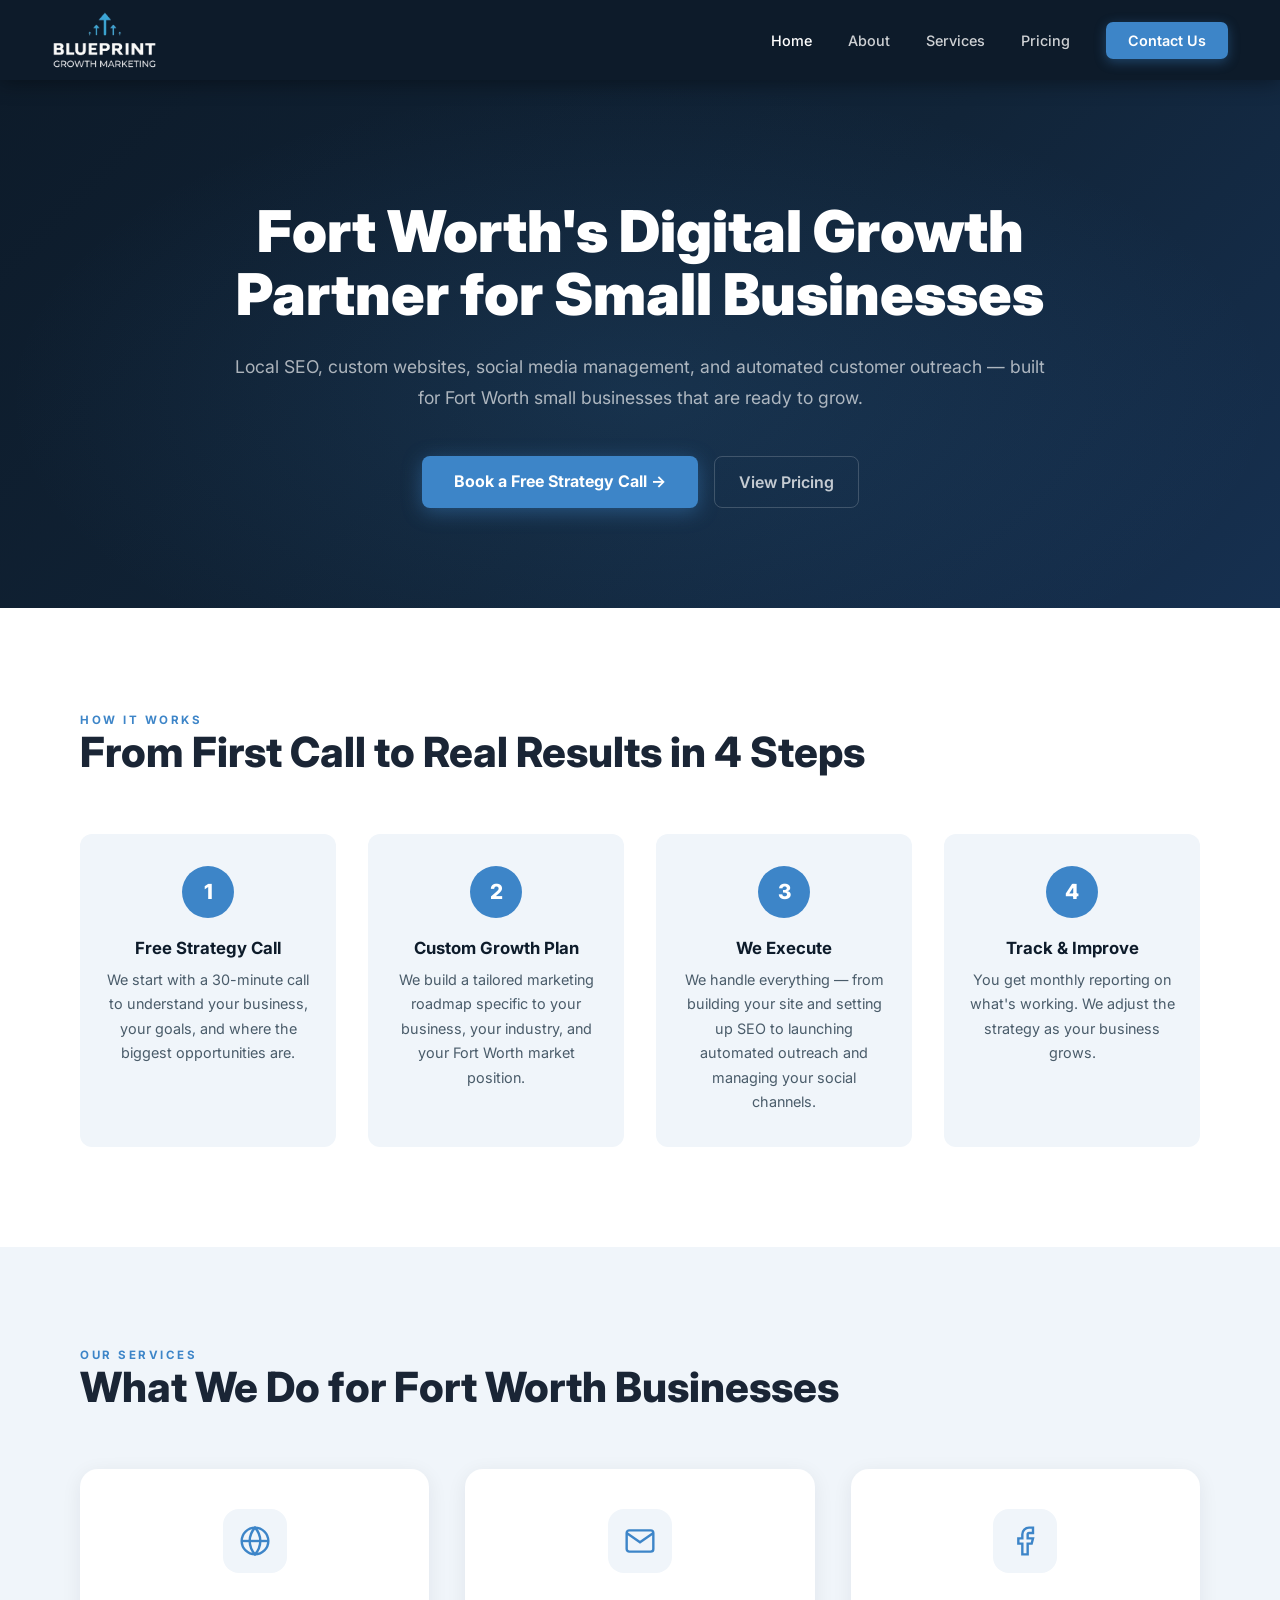
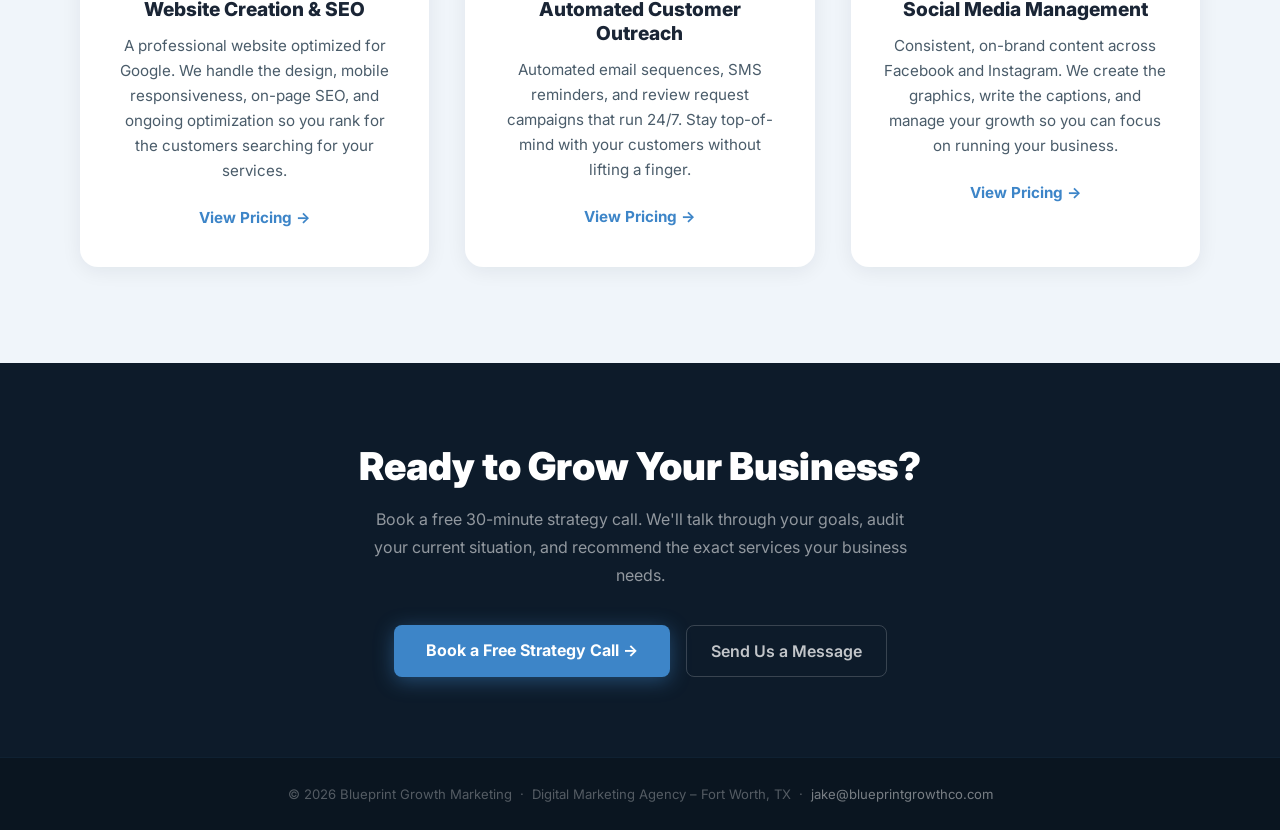
==== commit 18028788: "Rebrand to Blueprint Growth Marketing + site-wide copy and UI updates - Renamed all instances of "Bl" ====
--- a/index.html
+++ b/index.html
@@ -4,10 +4,10 @@
   <meta charset="UTF-8" />
   <meta name="viewport" content="width=device-width, initial-scale=1.0" />
 
-  <title>Blueprint Growth Co | Digital Marketing Agency Fort Worth TX | Small Business Growth</title>
-  <meta name="description" content="Blueprint Growth Co is Fort Worth's trusted digital marketing agency for small businesses. We offer local Search Engine Optimization, website design, social media management, and customer outreach in Tarrant County, TX." />
+  <title>Blueprint Growth Marketing | Digital Marketing Agency Fort Worth TX | Small Business Growth</title>
+  <meta name="description" content="Blueprint Growth Marketing is Fort Worth's trusted digital marketing agency for small businesses. We offer local Search Engine Optimization, website design, social media management, and customer outreach in Tarrant County, TX." />
   <meta name="keywords" content="marketing agency Fort Worth TX, small business marketing Fort Worth, digital marketing agency Fort Worth Texas, local Search Engine Optimization, Fort Worth, social media marketing Fort Worth, website design Fort Worth, Search Engine Optimization services Fort Worth TX, Tarrant County digital marketing, DFW small business marketing, customer outreach Fort Worth" />
-  <meta name="author" content="Jake DiNatale, Blueprint Growth Co" />
+  <meta name="author" content="Jake DiNatale, Blueprint Growth Marketing" />
   <meta name="robots" content="index, follow" />
   <link rel="canonical" href="https://www.blueprintgrowthco.com/" />
   <meta name="geo.region" content="US-TX" />
@@ -16,10 +16,10 @@
   <meta name="ICBM" content="32.7555, -97.3308" />
   <meta property="og:type" content="website" />
   <meta property="og:url" content="https://www.blueprintgrowthco.com/" />
-  <meta property="og:title" content="Blueprint Growth Co | Digital Marketing Agency Fort Worth TX" />
-  <meta property="og:description" content="Fort Worth's growth partner for small businesses. Local SEO, website design, social media management, and AI-powered customer outreach — built for Tarrant County entrepreneurs." />
+  <meta property="og:title" content="Blueprint Growth Marketing | Digital Marketing Agency Fort Worth TX" />
+  <meta property="og:description" content="Fort Worth's growth partner for small businesses. Local SEO, website design, social media management, and automated customer outreach — built for Fort Worth small businesses ready to grow." />
   <meta property="og:image" content="https://www.blueprintgrowthco.com/assets/images/logo.png" />
-  <meta property="og:site_name" content="Blueprint Growth Co" />
+  <meta property="og:site_name" content="Blueprint Growth Marketing" />
 
   <script type="application/ld+json">
   {
@@ -34,7 +34,7 @@
   {
     "@context": "https://schema.org",
     "@type": "LocalBusiness",
-    "name": "Blueprint Growth Co",
+    "name": "Blueprint Growth Marketing",
     "description": "Fort Worth digital marketing agency for small businesses. Local SEO, website design, social media management, and automated customer outreach.",
     "url": "https://www.blueprintgrowthco.com",
     "telephone": "+1-978-806-6103",
@@ -63,7 +63,7 @@
 <!-- ══ NAV ══ -->
 <nav id="mainNav">
   <a href="index.html" class="nav-logo">
-    <img src="assets/images/logo.png" alt="Blueprint Growth Co – Digital Marketing Agency Fort Worth TX" />
+    <img src="assets/images/logo.png" alt="Blueprint Growth Marketing – Digital Marketing Agency Fort Worth TX" />
   </a>
   <ul class="nav-links">
     <li><a href="index.html" class="active">Home</a></li>
@@ -120,13 +120,13 @@
       <div class="process-step reveal reveal-delay-2">
         <div class="process-num">3</div>
         <h3>We Execute</h3>
-        <p>Jake handles everything — from building your site and setting up SEO to launching automated outreach and managing your social channels.</p>
+        <p>We handle everything — from building your site and setting up SEO to launching automated outreach and managing your social channels.</p>
       </div>
 
       <div class="process-step reveal reveal-delay-3">
         <div class="process-num">4</div>
         <h3>Track &amp; Improve</h3>
-        <p>You get monthly reporting on what's working. We adjust the strategy as your business grows — no set-it-and-forget-it.</p>
+        <p>You get monthly reporting on what's working. We adjust the strategy as your business grows.</p>
       </div>
 
     </div>
@@ -187,7 +187,7 @@
 
 <!-- ══ FOOTER ══ -->
 <footer>
-  <p>&copy; 2026 Blueprint Growth Co &nbsp;·&nbsp; Digital Marketing Agency – Fort Worth, TX &nbsp;·&nbsp; <a href="mailto:jake@blueprintgrowthco.com">jake@blueprintgrowthco.com</a></p>
+  <p>&copy; 2026 Blueprint Growth Marketing &nbsp;·&nbsp; Digital Marketing Agency – Fort Worth, TX &nbsp;·&nbsp; <a href="mailto:jake@blueprintgrowthco.com">jake@blueprintgrowthco.com</a></p>
 </footer>
 
 <script src="js/main.js"></script>
--- a/css/styles.css
+++ b/css/styles.css
@@ -350,7 +350,7 @@
   display: grid;
   grid-template-columns: repeat(3, 1fr);
   gap: 28px;
-  align-items: start;
+  align-items: stretch;
 }
 
 /* ── PRICING CARD ── */
@@ -362,6 +362,12 @@
   position: relative;
   transition: transform .25s, box-shadow .25s, border-color .3s;
   box-shadow: 0 4px 24px rgba(13,27,42,.07);
+  display: flex;
+  flex-direction: column;
+}
+
+.price-card .btn-card {
+  margin-top: auto;
 }
 
 .price-card:hover {
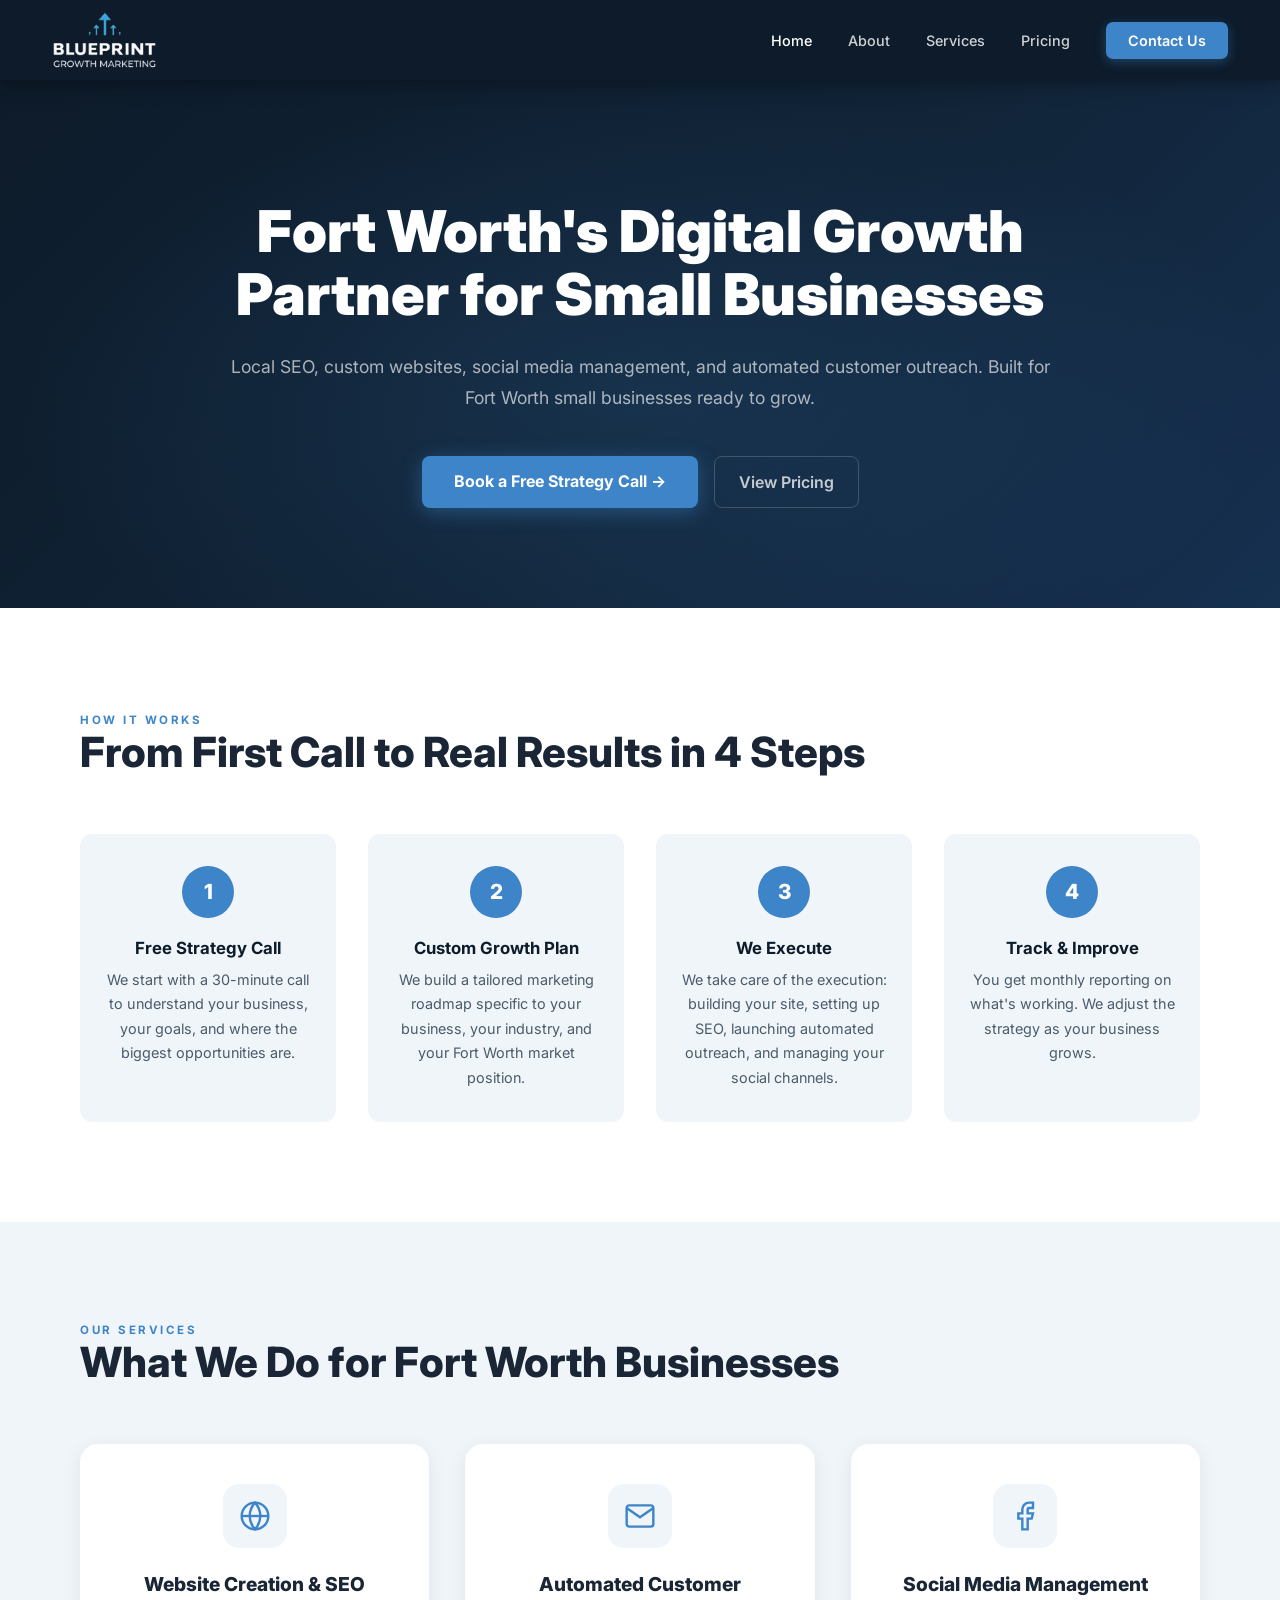
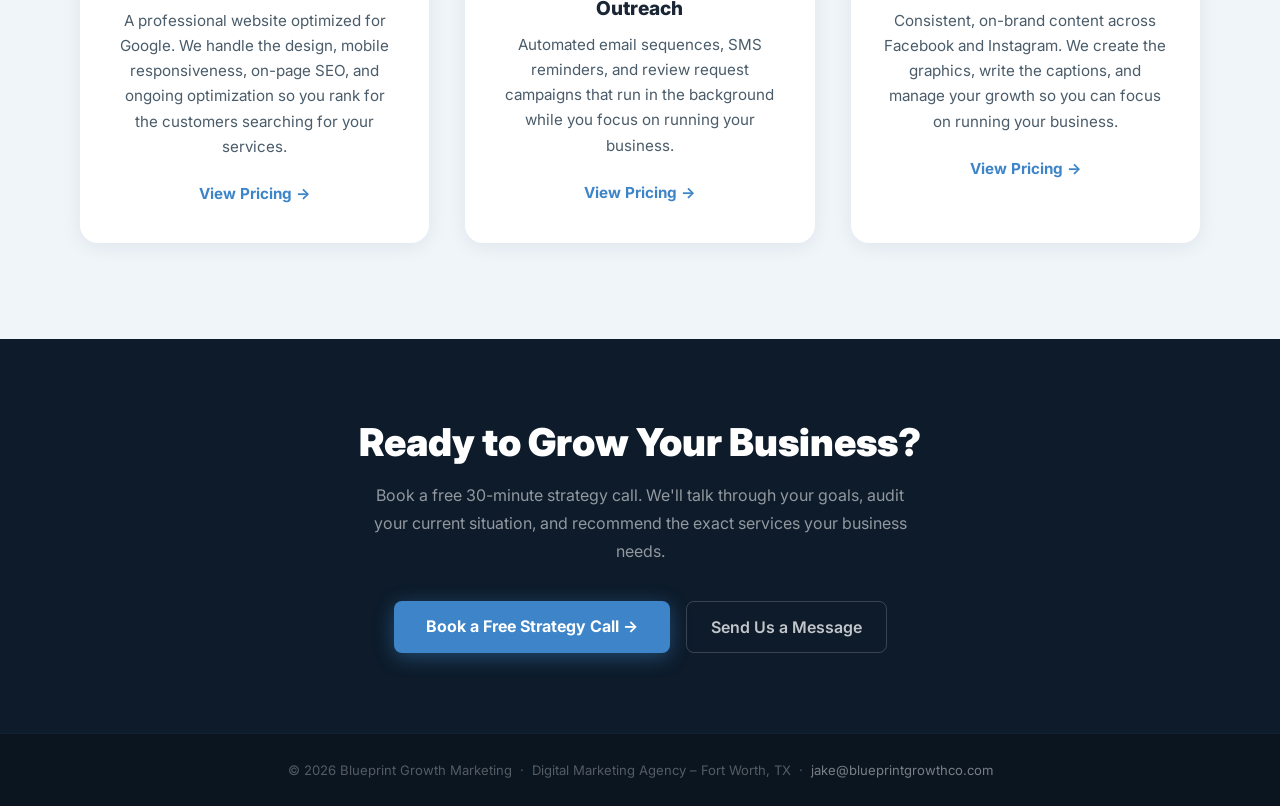
==== commit 634ecc29: "Remove em-dashes, rewrite AI slop copy, and minor content edits - Removed all em-dashes across all 4" ====
--- a/index.html
+++ b/index.html
@@ -1,6 +1,13 @@
 <!DOCTYPE html>
 <html lang="en">
 <head>
+  <!-- Google Tag Manager -->
+  <script>(function(w,d,s,l,i){w[l]=w[l]||[];w[l].push({'gtm.start':
+  new Date().getTime(),event:'gtm.js'});var f=d.getElementsByTagName(s)[0],
+  j=d.createElement(s),dl=l!='dataLayer'?'&l='+l:'';j.async=true;j.src=
+  'https://www.googletagmanager.com/gtm.js?id='+i+dl;f.parentNode.insertBefore(j,f);
+  })(window,document,'script','dataLayer','GTM-M3PWRDP8');</script>
+  <!-- End Google Tag Manager -->
   <meta charset="UTF-8" />
   <meta name="viewport" content="width=device-width, initial-scale=1.0" />
 
@@ -17,7 +24,7 @@
   <meta property="og:type" content="website" />
   <meta property="og:url" content="https://www.blueprintgrowthco.com/" />
   <meta property="og:title" content="Blueprint Growth Marketing | Digital Marketing Agency Fort Worth TX" />
-  <meta property="og:description" content="Fort Worth's growth partner for small businesses. Local SEO, website design, social media management, and automated customer outreach — built for Fort Worth small businesses ready to grow." />
+  <meta property="og:description" content="Fort Worth's growth partner for small businesses. Local SEO, website design, social media management, and automated customer outreach built for Fort Worth small businesses ready to grow." />
   <meta property="og:image" content="https://www.blueprintgrowthco.com/assets/images/logo.png" />
   <meta property="og:site_name" content="Blueprint Growth Marketing" />
 
@@ -52,6 +59,10 @@
   <link rel="stylesheet" href="css/styles.css">
 </head>
 <body>
+  <!-- Google Tag Manager (noscript) -->
+  <noscript><iframe src="https://www.googletagmanager.com/ns.html?id=GTM-M3PWRDP8"
+  height="0" width="0" style="display:none;visibility:hidden"></iframe></noscript>
+  <!-- End Google Tag Manager (noscript) -->
 
 <div id="progress-bar"></div>
 
@@ -89,7 +100,7 @@
   <div class="container">
     <div class="hero-top reveal">
       <h1>Fort Worth's Digital Growth Partner for Small Businesses</h1>
-      <p>Local SEO, custom websites, social media management, and automated customer outreach — built for Fort Worth small businesses that are ready to grow.</p>
+      <p>Local SEO, custom websites, social media management, and automated customer outreach. Built for Fort Worth small businesses ready to grow.</p>
       <div class="hero-btns">
         <a href="https://calendly.com/jacobadinatale/30min" target="_blank" rel="noopener" class="btn-primary">Book a Free Strategy Call →</a>
         <a href="services.html" class="btn-ghost">View Pricing</a>
@@ -120,7 +131,7 @@
       <div class="process-step reveal reveal-delay-2">
         <div class="process-num">3</div>
         <h3>We Execute</h3>
-        <p>We handle everything — from building your site and setting up SEO to launching automated outreach and managing your social channels.</p>
+        <p>We take care of the execution: building your site, setting up SEO, launching automated outreach, and managing your social channels.</p>
       </div>
 
       <div class="process-step reveal reveal-delay-3">
@@ -157,7 +168,7 @@
           <svg viewBox="0 0 24 24"><path d="M4 4h16c1.1 0 2 .9 2 2v12c0 1.1-.9 2-2 2H4c-1.1 0-2-.9-2-2V6c0-1.1.9-2 2-2z"/><polyline points="22,6 12,13 2,6"/></svg>
         </div>
         <h3>Automated Customer Outreach</h3>
-        <p>Automated email sequences, SMS reminders, and review request campaigns that run 24/7. Stay top-of-mind with your customers without lifting a finger.</p>
+        <p>Automated email sequences, SMS reminders, and review request campaigns that run in the background while you focus on running your business.</p>
         <a href="services.html" class="service-link">View Pricing →</a>
       </div>
 
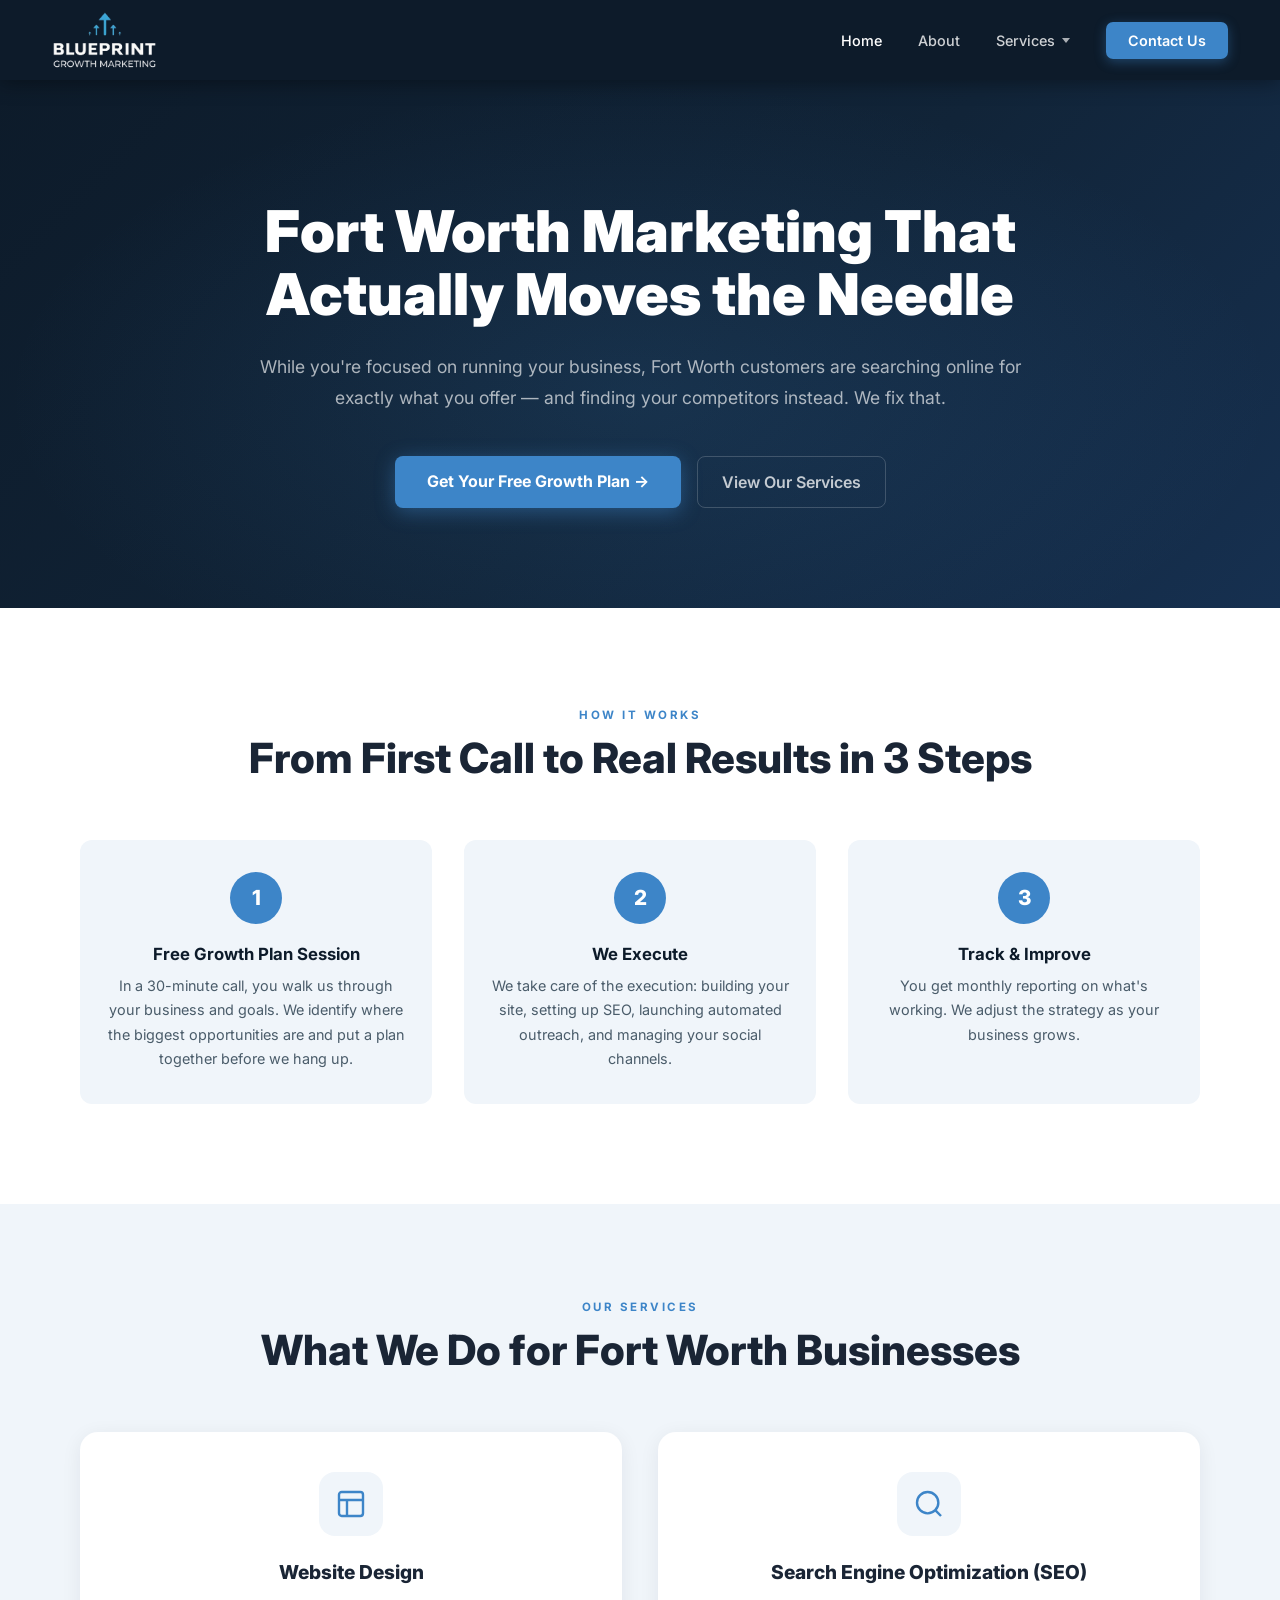
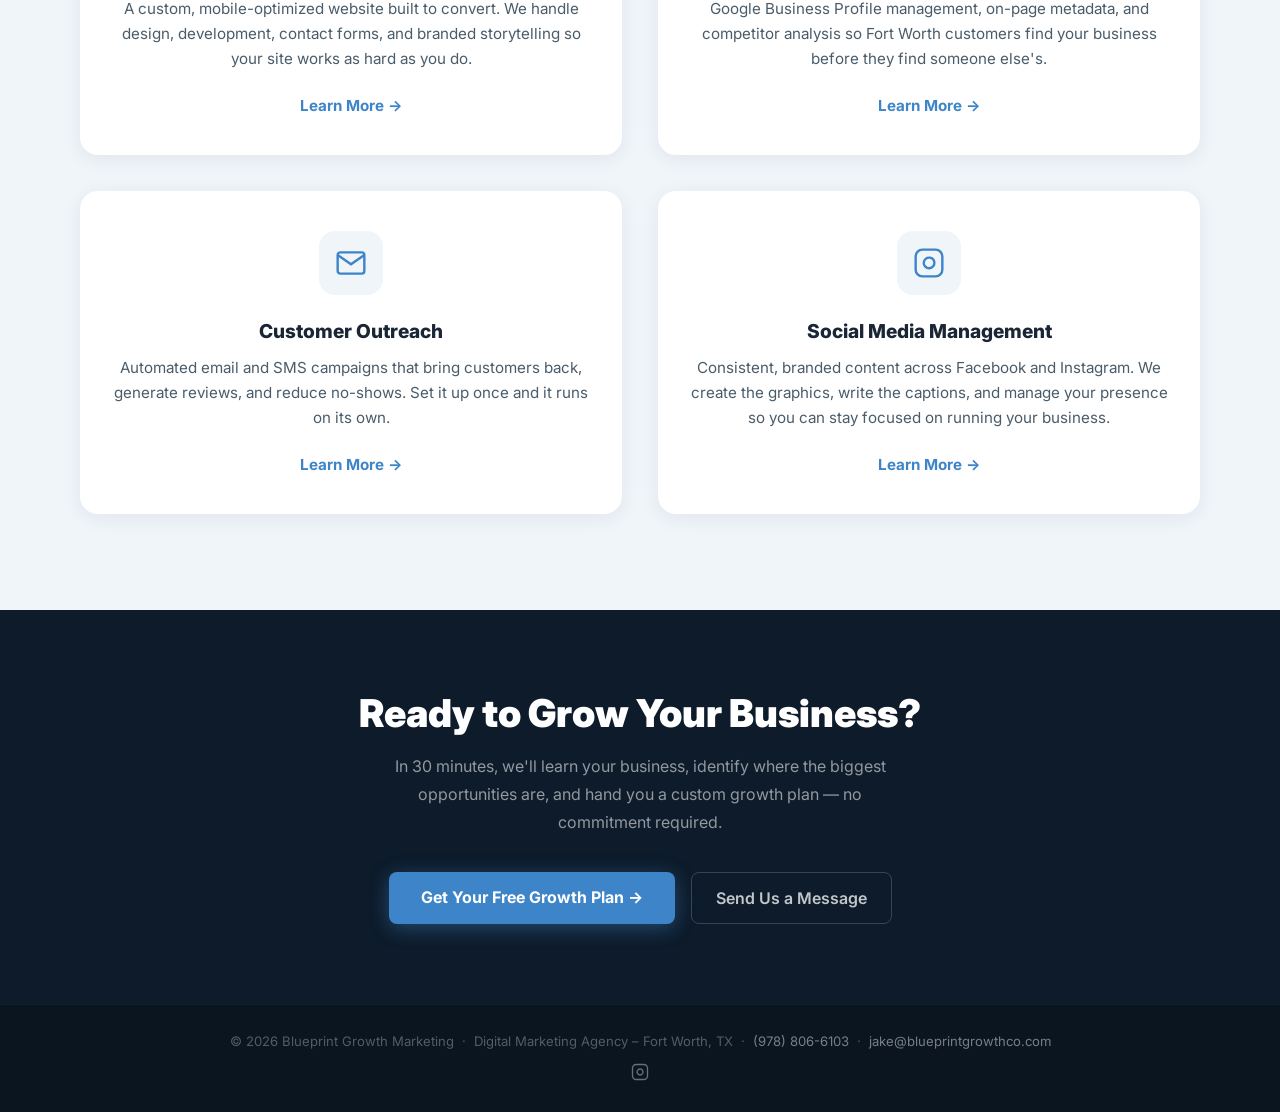
==== commit 0be9ad78: "Rebrand site structure: new service pages, Tally form, gitignore, cleanup - Replace services.html wi" ====
--- a/index.html
+++ b/index.html
@@ -11,9 +11,9 @@
   <meta charset="UTF-8" />
   <meta name="viewport" content="width=device-width, initial-scale=1.0" />
 
-  <title>Blueprint Growth Marketing | Digital Marketing Agency Fort Worth TX | Small Business Growth</title>
-  <meta name="description" content="Blueprint Growth Marketing is Fort Worth's trusted digital marketing agency for small businesses. We offer local Search Engine Optimization, website design, social media management, and customer outreach in Tarrant County, TX." />
-  <meta name="keywords" content="marketing agency Fort Worth TX, small business marketing Fort Worth, digital marketing agency Fort Worth Texas, local Search Engine Optimization, Fort Worth, social media marketing Fort Worth, website design Fort Worth, Search Engine Optimization services Fort Worth TX, Tarrant County digital marketing, DFW small business marketing, customer outreach Fort Worth" />
+  <title>Blueprint Growth Marketing | Digital Marketing Agency Fort Worth TX | Local Business Growth</title>
+  <meta name="description" content="Blueprint Growth Marketing is Fort Worth's trusted digital marketing agency for local businesses. We offer local Search Engine Optimization, website design, social media management, and customer outreach in Tarrant County, TX." />
+  <meta name="keywords" content="marketing agency Fort Worth TX, local business marketing Fort Worth, digital marketing agency Fort Worth Texas, local Search Engine Optimization, Fort Worth, social media marketing Fort Worth, website design Fort Worth, Search Engine Optimization services Fort Worth TX, Tarrant County digital marketing, DFW local business marketing, customer outreach Fort Worth" />
   <meta name="author" content="Jake DiNatale, Blueprint Growth Marketing" />
   <meta name="robots" content="index, follow" />
   <link rel="canonical" href="https://www.blueprintgrowthco.com/" />
@@ -24,7 +24,7 @@
   <meta property="og:type" content="website" />
   <meta property="og:url" content="https://www.blueprintgrowthco.com/" />
   <meta property="og:title" content="Blueprint Growth Marketing | Digital Marketing Agency Fort Worth TX" />
-  <meta property="og:description" content="Fort Worth's growth partner for small businesses. Local SEO, website design, social media management, and automated customer outreach built for Fort Worth small businesses ready to grow." />
+  <meta property="og:description" content="Fort Worth's growth partner for local businesses. Local SEO, website design, social media management, and automated customer outreach built for Fort Worth local businesses ready to grow." />
   <meta property="og:image" content="https://www.blueprintgrowthco.com/assets/images/logo.png" />
   <meta property="og:site_name" content="Blueprint Growth Marketing" />
 
@@ -42,20 +42,21 @@
     "@context": "https://schema.org",
     "@type": "LocalBusiness",
     "name": "Blueprint Growth Marketing",
-    "description": "Fort Worth digital marketing agency for small businesses. Local SEO, website design, social media management, and automated customer outreach.",
+    "description": "Fort Worth digital marketing agency for local businesses. Local SEO, website design, social media management, and automated customer outreach.",
     "url": "https://www.blueprintgrowthco.com",
     "telephone": "+1-978-806-6103",
     "email": "jake@blueprintgrowthco.com",
     "address": { "@type": "PostalAddress", "addressLocality": "Fort Worth", "addressRegion": "TX", "addressCountry": "US" },
     "geo": { "@type": "GeoCoordinates", "latitude": 32.7555, "longitude": -97.3308 },
     "image": "https://www.blueprintgrowthco.com/assets/images/logo.png",
-    "priceRange": "$$$"
+    "priceRange": "$"
   }
   </script>
 
   <link rel="preconnect" href="https://fonts.googleapis.com" />
   <link rel="preconnect" href="https://fonts.gstatic.com" crossorigin />
   <link href="https://fonts.googleapis.com/css2?family=Inter:wght@400;500;600;700;800;900&display=swap" rel="stylesheet" />
+  <link rel="icon" href="assets/images/logo.png" type="image/png">
   <link rel="stylesheet" href="css/styles.css">
 </head>
 <body>
@@ -68,7 +69,7 @@
 
 <a href="https://calendly.com/jacobadinatale/30min" target="_blank" rel="noopener" id="float-cta">
   <svg viewBox="0 0 24 24"><path d="M8 6h13M8 12h13M8 18h13M3 6h.01M3 12h.01M3 18h.01"/></svg>
-  Book Free Strategy Call
+  Get Free Growth Plan
 </a>
 
 <!-- ══ NAV ══ -->
@@ -79,8 +80,15 @@
   <ul class="nav-links">
     <li><a href="index.html" class="active">Home</a></li>
     <li><a href="about.html">About</a></li>
-    <li><a href="index.html#services">Services</a></li>
-    <li><a href="services.html">Pricing</a></li>
+    <li class="has-dropdown">
+      <a tabindex="0">Services</a>
+      <ul class="nav-dropdown">
+        <li><a href="website-design.html">Website Design</a></li>
+        <li><a href="seo.html">Search Engine Optimization (SEO)</a></li>
+        <li><a href="customer-outreach.html">Customer Outreach</a></li>
+        <li><a href="social-media.html">Social Media</a></li>
+      </ul>
+    </li>
     <li><a href="contact.html" class="btn-nav">Contact Us</a></li>
   </ul>
   <button class="hamburger" aria-label="Open menu" aria-expanded="false">
@@ -89,8 +97,11 @@
   <div class="mobile-menu" id="mobileMenu" role="navigation">
     <a href="index.html">Home</a>
     <a href="about.html">About</a>
-    <a href="index.html#services">Services</a>
-    <a href="services.html">Pricing</a>
+    <span class="mobile-menu-label">Services</span>
+    <a href="website-design.html" class="mobile-sub">Website Design</a>
+    <a href="seo.html" class="mobile-sub">Search Engine Optimization (SEO)</a>
+    <a href="customer-outreach.html" class="mobile-sub">Customer Outreach</a>
+    <a href="social-media.html" class="mobile-sub">Social Media</a>
     <a href="contact.html">Contact Us</a>
   </div>
 </nav>
@@ -99,11 +110,11 @@
 <section class="hero">
   <div class="container">
     <div class="hero-top reveal">
-      <h1>Fort Worth's Digital Growth Partner for Small Businesses</h1>
-      <p>Local SEO, custom websites, social media management, and automated customer outreach. Built for Fort Worth small businesses ready to grow.</p>
+      <h1>Fort Worth Marketing That Actually Moves the Needle</h1>
+      <p>While you're focused on running your business, Fort Worth customers are searching online for exactly what you offer — and finding your competitors instead. We fix that.</p>
       <div class="hero-btns">
-        <a href="https://calendly.com/jacobadinatale/30min" target="_blank" rel="noopener" class="btn-primary">Book a Free Strategy Call →</a>
-        <a href="services.html" class="btn-ghost">View Pricing</a>
+        <a href="https://calendly.com/jacobadinatale/30min" target="_blank" rel="noopener" class="btn-primary">Get Your Free Growth Plan →</a>
+        <a href="index.html#services" class="btn-ghost">View Our Services</a>
       </div>
     </div>
   </div>
@@ -113,29 +124,23 @@
 <section id="process" class="process">
   <div class="container">
     <span class="section-label reveal">How It Works</span>
-    <h2 class="section-title reveal">From First Call to Real Results in 4 Steps</h2>
+    <h2 class="section-title reveal">From First Call to Real Results in 3 Steps</h2>
     <div class="process-grid">
 
       <div class="process-step reveal">
         <div class="process-num">1</div>
-        <h3>Free Strategy Call</h3>
-        <p>We start with a 30-minute call to understand your business, your goals, and where the biggest opportunities are.</p>
+        <h3>Free Growth Plan Session</h3>
+        <p>In a 30-minute call, you walk us through your business and goals. We identify where the biggest opportunities are and put a plan together before we hang up.</p>
       </div>
 
       <div class="process-step reveal reveal-delay-1">
         <div class="process-num">2</div>
-        <h3>Custom Growth Plan</h3>
-        <p>We build a tailored marketing roadmap specific to your business, your industry, and your Fort Worth market position.</p>
+        <h3>We Execute</h3>
+        <p>We take care of the execution: building your site, setting up SEO, launching automated outreach, and managing your social channels.</p>
       </div>
 
       <div class="process-step reveal reveal-delay-2">
         <div class="process-num">3</div>
-        <h3>We Execute</h3>
-        <p>We take care of the execution: building your site, setting up SEO, launching automated outreach, and managing your social channels.</p>
-      </div>
-
-      <div class="process-step reveal reveal-delay-3">
-        <div class="process-num">4</div>
         <h3>Track &amp; Improve</h3>
         <p>You get monthly reporting on what's working. We adjust the strategy as your business grows.</p>
       </div>
@@ -150,36 +155,46 @@
     <span class="section-label reveal">Our Services</span>
     <h2 class="section-title reveal">What We Do for Fort Worth Businesses</h2>
 
-    <div class="services-grid">
+    <div class="services-grid services-grid-4">
 
       <!-- Service 1 -->
       <div class="service-card reveal">
         <div class="service-icon">
-          <svg viewBox="0 0 24 24"><circle cx="12" cy="12" r="10"/><line x1="2" y1="12" x2="22" y2="12"/><path d="M12 2a15.3 15.3 0 0 1 4 10 15.3 15.3 0 0 1-4 10 15.3 15.3 0 0 1-4-10 15.3 15.3 0 0 1 4-10z"/></svg>
-        </div>
-        <h3>Website Creation &amp; SEO</h3>
-        <p>A professional website optimized for Google. We handle the design, mobile responsiveness, on-page SEO, and ongoing optimization so you rank for the customers searching for your services.</p>
-        <a href="services.html" class="service-link">View Pricing →</a>
+          <svg viewBox="0 0 24 24"><rect x="3" y="3" width="18" height="18" rx="2"/><path d="M3 9h18M9 21V9"/></svg>
+        </div>
+        <h3>Website Design</h3>
+        <p>A custom, mobile-optimized website built to convert. We handle design, development, contact forms, and branded storytelling so your site works as hard as you do.</p>
+        <a href="website-design.html" class="service-link">Learn More →</a>
       </div>
 
       <!-- Service 2 -->
       <div class="service-card reveal reveal-delay-1">
         <div class="service-icon">
-          <svg viewBox="0 0 24 24"><path d="M4 4h16c1.1 0 2 .9 2 2v12c0 1.1-.9 2-2 2H4c-1.1 0-2-.9-2-2V6c0-1.1.9-2 2-2z"/><polyline points="22,6 12,13 2,6"/></svg>
-        </div>
-        <h3>Automated Customer Outreach</h3>
-        <p>Automated email sequences, SMS reminders, and review request campaigns that run in the background while you focus on running your business.</p>
-        <a href="services.html" class="service-link">View Pricing →</a>
+          <svg viewBox="0 0 24 24"><circle cx="11" cy="11" r="8"/><line x1="21" y1="21" x2="16.65" y2="16.65"/></svg>
+        </div>
+        <h3>Search Engine Optimization (SEO)</h3>
+        <p>Google Business Profile management, on-page metadata, and competitor analysis so Fort Worth customers find your business before they find someone else's.</p>
+        <a href="seo.html" class="service-link">Learn More →</a>
       </div>
 
       <!-- Service 3 -->
       <div class="service-card reveal reveal-delay-2">
         <div class="service-icon">
-          <svg viewBox="0 0 24 24"><path d="M18 2h-3a5 5 0 0 0-5 5v3H7v4h3v8h4v-8h3l1-4h-4V7a1 1 0 0 1 1-1h3z"/></svg>
+          <svg viewBox="0 0 24 24"><path d="M4 4h16c1.1 0 2 .9 2 2v12c0 1.1-.9 2-2 2H4c-1.1 0-2-.9-2-2V6c0-1.1.9-2 2-2z"/><polyline points="22,6 12,13 2,6"/></svg>
+        </div>
+        <h3>Customer Outreach</h3>
+        <p>Automated email and SMS campaigns that bring customers back, generate reviews, and reduce no-shows. Set it up once and it runs on its own.</p>
+        <a href="customer-outreach.html" class="service-link">Learn More →</a>
+      </div>
+
+      <!-- Service 4 -->
+      <div class="service-card reveal reveal-delay-3">
+        <div class="service-icon">
+          <svg viewBox="0 0 24 24"><rect x="2" y="2" width="20" height="20" rx="5" ry="5"/><path d="M16 11.37A4 4 0 1 1 12.63 8 4 4 0 0 1 16 11.37z"/><line x1="17.5" y1="6.5" x2="17.51" y2="6.5"/></svg>
         </div>
         <h3>Social Media Management</h3>
-        <p>Consistent, on-brand content across Facebook and Instagram. We create the graphics, write the captions, and manage your growth so you can focus on running your business.</p>
-        <a href="services.html" class="service-link">View Pricing →</a>
+        <p>Consistent, branded content across Facebook and Instagram. We create the graphics, write the captions, and manage your presence so you can stay focused on running your business.</p>
+        <a href="social-media.html" class="service-link">Learn More →</a>
       </div>
 
     </div>
@@ -189,16 +204,19 @@
 <!-- ══ CTA STRIP ══ -->
 <section class="cta-strip">
   <h2 class="reveal">Ready to Grow Your Business?</h2>
-  <p class="reveal">Book a free 30-minute strategy call. We'll talk through your goals, audit your current situation, and recommend the exact services your business needs.</p>
+  <p class="reveal">In 30 minutes, we'll learn your business, identify where the biggest opportunities are, and hand you a custom growth plan — no commitment required.</p>
   <div class="cta-strip-btns reveal">
-    <a href="https://calendly.com/jacobadinatale/30min" target="_blank" rel="noopener" class="btn-primary">Book a Free Strategy Call →</a>
+    <a href="https://calendly.com/jacobadinatale/30min" target="_blank" rel="noopener" class="btn-primary">Get Your Free Growth Plan →</a>
     <a href="contact.html" class="btn-ghost">Send Us a Message</a>
   </div>
 </section>
 
 <!-- ══ FOOTER ══ -->
 <footer>
-  <p>&copy; 2026 Blueprint Growth Marketing &nbsp;·&nbsp; Digital Marketing Agency – Fort Worth, TX &nbsp;·&nbsp; <a href="mailto:jake@blueprintgrowthco.com">jake@blueprintgrowthco.com</a></p>
+  <p>&copy; 2026 Blueprint Growth Marketing &nbsp;·&nbsp; Digital Marketing Agency – Fort Worth, TX &nbsp;·&nbsp; <a href="tel:9788066103">(978) 806-6103</a> &nbsp;·&nbsp; <a href="mailto:jake@blueprintgrowthco.com">jake@blueprintgrowthco.com</a></p>
+  <a href="https://www.instagram.com/blueprintgrowthfw/" target="_blank" rel="noopener" class="footer-instagram" aria-label="Blueprint Growth Marketing on Instagram">
+    <svg viewBox="0 0 24 24"><rect x="2" y="2" width="20" height="20" rx="5" ry="5"/><path d="M16 11.37A4 4 0 1 1 12.63 8 4 4 0 0 1 16 11.37z"/><line x1="17.5" y1="6.5" x2="17.51" y2="6.5"/></svg>
+  </a>
 </footer>
 
 <script src="js/main.js"></script>
--- a/css/styles.css
+++ b/css/styles.css
@@ -202,6 +202,323 @@
   display: flex;
 }
 
+/* ── NAV DROPDOWN ── */
+.nav-links li.has-dropdown {
+  position: relative;
+}
+
+.nav-links li.has-dropdown > a {
+  display: flex;
+  align-items: center;
+  gap: 4px;
+  cursor: default;
+}
+
+.nav-links li.has-dropdown > a::after {
+  content: '';
+  display: inline-block;
+  width: 0;
+  height: 0;
+  border-left: 4px solid transparent;
+  border-right: 4px solid transparent;
+  border-top: 5px solid rgba(255,255,255,.65);
+  margin-left: 3px;
+  transition: transform .2s;
+}
+
+.nav-links li.has-dropdown:hover > a::after {
+  transform: rotate(180deg);
+}
+
+.nav-dropdown {
+  /* Use opacity/visibility so transition-delay works on hide */
+  opacity: 0;
+  visibility: hidden;
+  pointer-events: none;
+  position: absolute;
+  /* Flush to nav bottom — no gap for the mouse to escape through */
+  top: 100%;
+  left: 50%;
+  transform: translateX(-50%);
+  background: var(--navy2);
+  min-width: 210px;
+  border-radius: 0 0 10px 10px;
+  box-shadow: 0 8px 32px rgba(0,0,0,.35);
+  /* Extra top padding bridges the visual gap without a physical gap */
+  padding: 10px 0 8px;
+  list-style: none;
+  z-index: 999;
+  border: 1px solid rgba(255,255,255,.08);
+  border-top: none;
+  /* Show instantly, hide with a 120ms delay so cursor can reach the menu */
+  transition: opacity .15s ease, visibility 0s linear .12s;
+}
+
+.nav-links li.has-dropdown:hover .nav-dropdown {
+  opacity: 1;
+  visibility: visible;
+  pointer-events: auto;
+  /* Remove delay when showing */
+  transition: opacity .15s ease, visibility 0s linear 0s;
+}
+
+.nav-dropdown li {
+  list-style: none;
+}
+
+.nav-dropdown a {
+  display: block;
+  padding: 10px 20px;
+  font-size: .875rem;
+  font-weight: 500;
+  color: rgba(255,255,255,.75) !important;
+  white-space: nowrap;
+  transition: background .15s, color .15s;
+}
+
+.nav-dropdown a:hover {
+  background: rgba(255,255,255,.07);
+  color: var(--white) !important;
+}
+
+/* Mobile menu sub-items */
+.mobile-menu-label {
+  color: rgba(255,255,255,.4);
+  font-size: .72rem;
+  font-weight: 700;
+  text-transform: uppercase;
+  letter-spacing: .1em;
+  margin-top: 4px;
+  margin-bottom: -4px;
+  pointer-events: none;
+}
+
+.mobile-sub {
+  padding-left: 14px !important;
+  font-size: .93rem !important;
+  color: rgba(255,255,255,.65) !important;
+}
+
+/* ── SERVICE PAGE ── */
+.service-page-hero {
+  background: linear-gradient(135deg, var(--navy) 0%, #112438 55%, #163050 100%);
+  padding: 100px 52px 88px;
+  text-align: center;
+  position: relative;
+  overflow: hidden;
+}
+
+.service-page-hero::after {
+  content: '';
+  position: absolute;
+  inset: 0;
+  background: radial-gradient(ellipse at 50% 60%, rgba(61,133,200,.12) 0%, transparent 65%);
+  pointer-events: none;
+}
+
+.service-page-hero-inner {
+  position: relative;
+  z-index: 1;
+  max-width: 760px;
+  margin: 0 auto;
+}
+
+.service-page-hero-inner h1 {
+  font-size: clamp(2rem, 5vw, 3rem);
+  font-weight: 900;
+  color: var(--white);
+  line-height: 1.15;
+  margin-bottom: 20px;
+}
+
+.service-page-hero-inner p {
+  font-size: 1.1rem;
+  color: rgba(255,255,255,.75);
+  line-height: 1.7;
+  margin-bottom: 36px;
+  max-width: 640px;
+  margin-left: auto;
+  margin-right: auto;
+}
+
+.service-page-hero-btns {
+  display: flex;
+  gap: 16px;
+  justify-content: center;
+  flex-wrap: wrap;
+}
+
+/* Service page features section */
+.service-features {
+  padding: 96px 52px;
+  background: var(--white);
+}
+
+.service-features-grid {
+  display: grid;
+  grid-template-columns: repeat(2, 1fr);
+  gap: 32px;
+  margin-top: 56px;
+}
+
+.feature-item {
+  display: flex;
+  gap: 20px;
+  align-items: flex-start;
+  padding: 32px;
+  background: var(--light);
+  border-radius: 14px;
+  transition: transform .25s, box-shadow .25s;
+}
+
+.feature-item:hover {
+  transform: translateY(-4px);
+  box-shadow: 0 12px 36px rgba(13,27,42,.08);
+}
+
+.feature-icon {
+  flex-shrink: 0;
+  width: 52px;
+  height: 52px;
+  border-radius: 12px;
+  background: rgba(61,133,200,.12);
+  display: flex;
+  align-items: center;
+  justify-content: center;
+}
+
+.feature-icon svg {
+  width: 26px;
+  height: 26px;
+  stroke: var(--blue);
+  fill: none;
+  stroke-width: 1.8;
+}
+
+.feature-text h3 {
+  font-size: 1.05rem;
+  font-weight: 700;
+  color: var(--text);
+  margin-bottom: 8px;
+}
+
+.feature-text p {
+  font-size: .93rem;
+  color: var(--text-2);
+  line-height: 1.65;
+}
+
+/* Pricing callout */
+.pricing-callout {
+  background: var(--navy);
+  padding: 80px 52px;
+  text-align: center;
+}
+
+.pricing-card-single {
+  display: inline-block;
+  background: var(--navy2);
+  border: 1px solid rgba(61,133,200,.3);
+  border-radius: 20px;
+  padding: 52px 64px;
+  max-width: 480px;
+  width: 100%;
+}
+
+.pricing-card-single .price-label {
+  font-size: .8rem;
+  font-weight: 700;
+  text-transform: uppercase;
+  letter-spacing: .1em;
+  color: var(--blue-lt);
+  margin-bottom: 12px;
+}
+
+.pricing-card-single .price-main {
+  font-size: 3rem;
+  font-weight: 900;
+  color: var(--white);
+  line-height: 1;
+  margin-bottom: 4px;
+}
+
+.pricing-card-single .price-period {
+  font-size: .95rem;
+  color: rgba(255,255,255,.5);
+  margin-bottom: 28px;
+}
+
+.pricing-card-single .price-desc {
+  font-size: .93rem;
+  color: rgba(255,255,255,.65);
+  line-height: 1.7;
+  margin-bottom: 32px;
+}
+
+.pricing-card-single .price-note {
+  font-size: .82rem;
+  color: rgba(255,255,255,.4);
+  margin-top: 20px;
+}
+
+/* Pricing split (setup + monthly) */
+.pricing-split {
+  display: flex;
+  gap: 20px;
+  justify-content: center;
+  flex-wrap: wrap;
+  margin-top: 16px;
+}
+
+.price-box {
+  background: var(--navy2);
+  border: 1px solid rgba(61,133,200,.25);
+  border-radius: 16px;
+  padding: 36px 44px;
+  text-align: center;
+  min-width: 200px;
+}
+
+.price-box .price-label {
+  font-size: .75rem;
+  font-weight: 700;
+  text-transform: uppercase;
+  letter-spacing: .1em;
+  color: var(--blue-lt);
+  margin-bottom: 10px;
+}
+
+.price-box .price-main {
+  font-size: 2.4rem;
+  font-weight: 900;
+  color: var(--white);
+  line-height: 1;
+  margin-bottom: 4px;
+}
+
+.price-box .price-period {
+  font-size: .85rem;
+  color: rgba(255,255,255,.45);
+}
+
+@media (max-width: 960px) {
+  .service-features-grid {
+    grid-template-columns: 1fr;
+  }
+  .service-page-hero {
+    padding: 72px 24px 64px;
+  }
+  .service-features {
+    padding: 64px 24px;
+  }
+  .pricing-callout {
+    padding: 64px 24px;
+  }
+  .pricing-card-single {
+    padding: 40px 32px;
+  }
+}
+
 /* ── SCROLL REVEAL ── */
 .reveal {
   opacity: 0;
@@ -318,12 +635,14 @@
 }
 
 .section-label {
+  display: block;
   font-size: .72rem;
   font-weight: 700;
   letter-spacing: 2.5px;
   text-transform: uppercase;
   color: var(--blue);
   margin-bottom: 12px;
+  text-align: center;
 }
 
 .section-title {
@@ -331,6 +650,7 @@
   font-weight: 800;
   line-height: 1.2;
   margin-bottom: 20px;
+  text-align: center;
 }
 
 .section-sub {
@@ -338,7 +658,8 @@
   color: var(--text-2);
   line-height: 1.75;
   max-width: 620px;
-  margin-bottom: 56px;
+  margin: 0 auto 56px;
+  text-align: center;
 }
 
 /* ── PRICING SECTION ── */
@@ -1147,6 +1468,27 @@
   color: var(--blue-lt);
 }
 
+.footer-instagram {
+  display: inline-flex;
+  align-items: center;
+  justify-content: center;
+  margin-top: 14px;
+  opacity: .45;
+  transition: opacity .2s;
+}
+
+.footer-instagram:hover {
+  opacity: 1;
+}
+
+.footer-instagram svg {
+  width: 18px;
+  height: 18px;
+  stroke: rgba(255,255,255,.85);
+  fill: none;
+  stroke-width: 1.8;
+}
+
 body.contact-page {
   min-height: 100vh;
   display: flex;
@@ -1210,13 +1552,22 @@
   font-weight: 900;
   color: var(--white);
   line-height: 1.1;
+  margin-bottom: 16px;
+}
+
+.about-hero p {
+  font-size: 1.1rem;
+  color: rgba(255,255,255,.65);
+  max-width: 560px;
+  margin: 0 auto;
+  line-height: 1.6;
 }
 
 .about-section {
   padding: 96px 52px;
 }
 
-.about-section.alt {
+.about-section-alt {
   background: var(--light);
 }
 
@@ -1281,7 +1632,7 @@
   background: var(--white);
   border-radius: 16px;
   padding: 36px 28px;
-  text-align: center;
+  text-align: left;
   box-shadow: 0 4px 20px rgba(13,27,42,.06);
   transition: transform .25s, box-shadow .25s;
 }
@@ -1389,6 +1740,22 @@
   .values-grid {
     grid-template-columns: 1fr;
     gap: 24px;
+  }
+
+  .about-section {
+    padding: 72px 24px;
+  }
+
+  .services {
+    padding: 72px 24px;
+  }
+
+  .about {
+    padding: 72px 24px;
+  }
+
+  .process {
+    padding: 72px 24px;
   }
 }
 
@@ -1467,6 +1834,10 @@
   margin-top: 56px;
 }
 
+.services-grid-4 {
+  grid-template-columns: repeat(2, 1fr);
+}
+
 .service-card {
   background: var(--white);
   border-radius: 18px;
@@ -1537,7 +1908,8 @@
     align-items: center;
   }
 
-  .services-grid {
+  .services-grid,
+  .services-grid-4 {
     grid-template-columns: 1fr;
     gap: 24px;
   }
@@ -1563,6 +1935,16 @@
   font-weight: 800;
   color: var(--navy);
   margin-bottom: 4px;
+}
+
+.founder-eyebrow {
+  display: block;
+  font-size: .72rem;
+  font-weight: 700;
+  letter-spacing: 2.5px;
+  text-transform: uppercase;
+  color: var(--blue);
+  margin-bottom: 10px;
 }
 
 .founder-title {
@@ -1598,7 +1980,7 @@
 
 .process-grid {
   display: grid;
-  grid-template-columns: repeat(4, 1fr);
+  grid-template-columns: repeat(3, 1fr);
   gap: 32px;
   margin-top: 56px;
 }
@@ -1638,7 +2020,7 @@
   line-height: 1.7;
 }
 
-@media (max-width: 960px) {
+@media (max-width: 860px) {
   .process-grid {
     grid-template-columns: repeat(2, 1fr);
   }
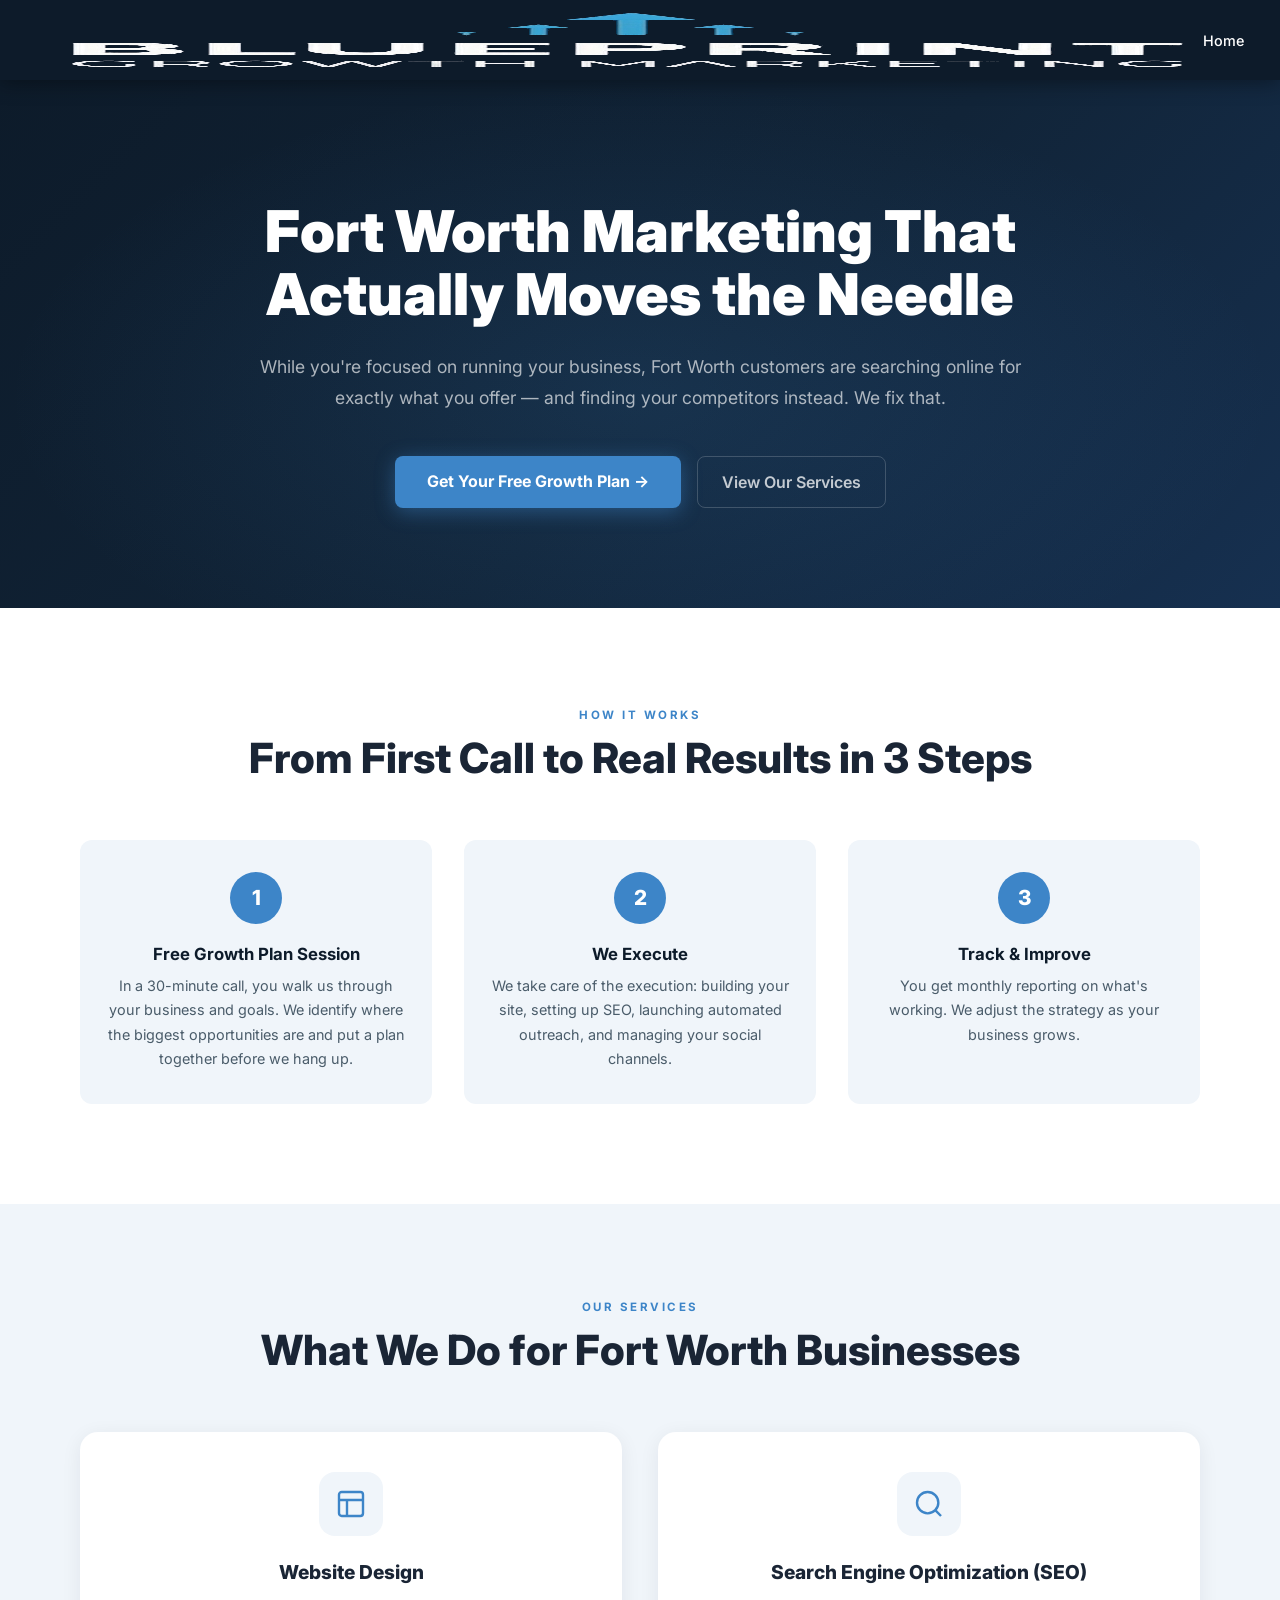
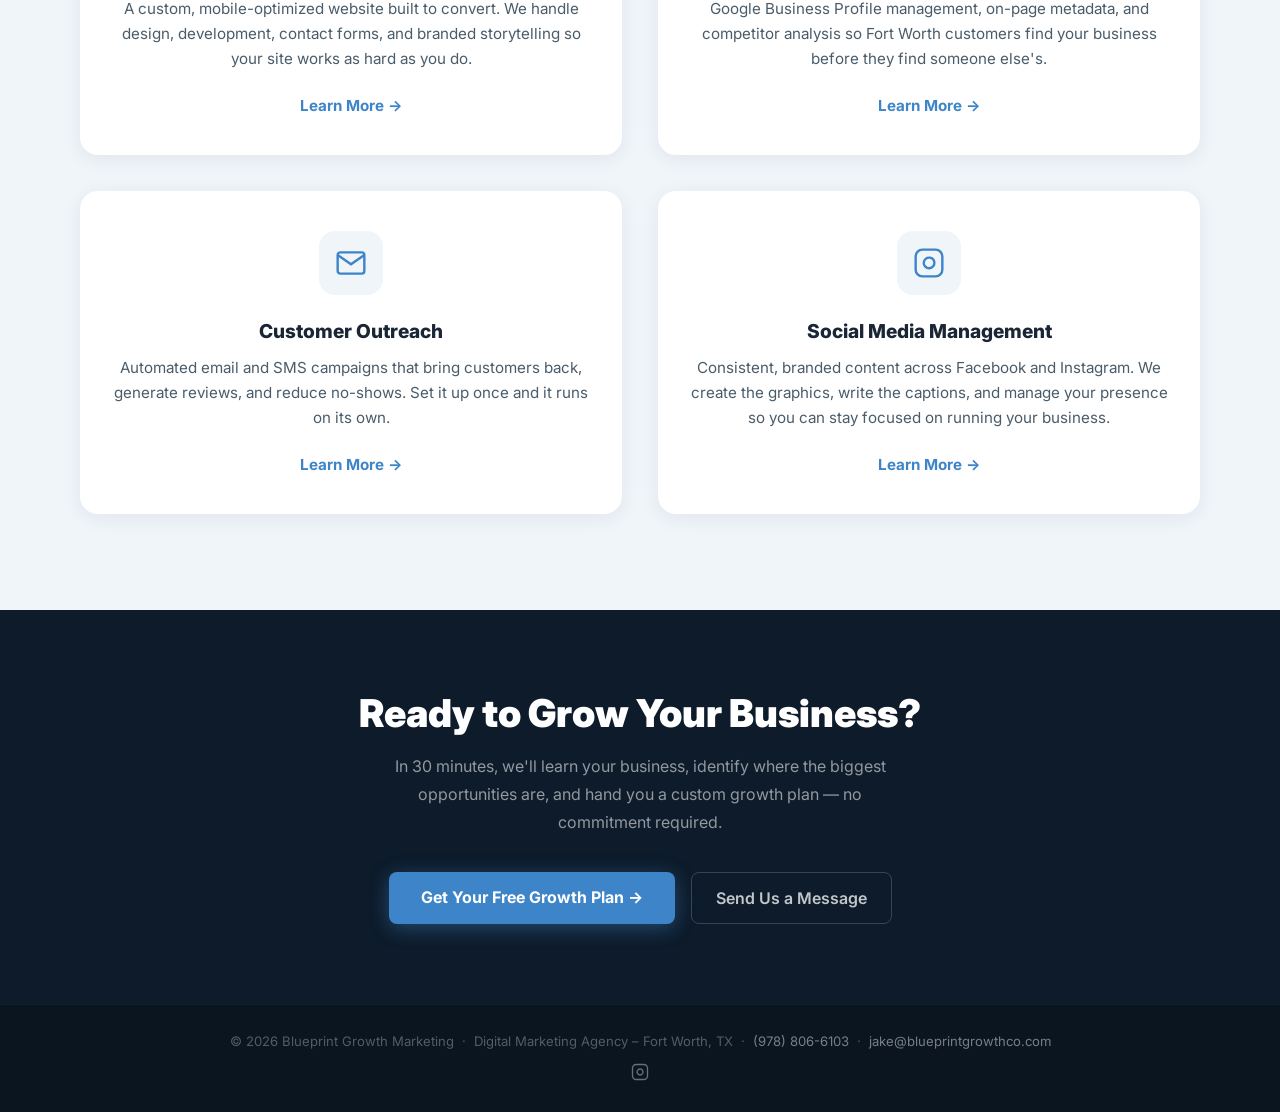
==== commit 12aabb9f: "Add FAQ schema and cross-service links to all service pages - Added FAQPage JSON-LD schema to websit" ====
--- a/index.html
+++ b/index.html
@@ -11,8 +11,8 @@
   <meta charset="UTF-8" />
   <meta name="viewport" content="width=device-width, initial-scale=1.0" />
 
-  <title>Blueprint Growth Marketing | Digital Marketing Agency Fort Worth TX | Local Business Growth</title>
-  <meta name="description" content="Blueprint Growth Marketing is Fort Worth's trusted digital marketing agency for local businesses. We offer local Search Engine Optimization, website design, social media management, and customer outreach in Tarrant County, TX." />
+  <title>Digital Marketing Agency Fort Worth TX | Blueprint Growth Marketing</title>
+  <meta name="description" content="Fort Worth's digital marketing agency for local small businesses. Local SEO, website design, social media management & automated outreach. No contracts." />
   <meta name="keywords" content="marketing agency Fort Worth TX, local business marketing Fort Worth, digital marketing agency Fort Worth Texas, local Search Engine Optimization, Fort Worth, social media marketing Fort Worth, website design Fort Worth, Search Engine Optimization services Fort Worth TX, Tarrant County digital marketing, DFW local business marketing, customer outreach Fort Worth" />
   <meta name="author" content="Jake DiNatale, Blueprint Growth Marketing" />
   <meta name="robots" content="index, follow" />
@@ -27,6 +27,7 @@
   <meta property="og:description" content="Fort Worth's growth partner for local businesses. Local SEO, website design, social media management, and automated customer outreach built for Fort Worth local businesses ready to grow." />
   <meta property="og:image" content="https://www.blueprintgrowthco.com/assets/images/logo.png" />
   <meta property="og:site_name" content="Blueprint Growth Marketing" />
+  <meta property="og:locale" content="en_US" />
 
   <script type="application/ld+json">
   {
@@ -49,10 +50,13 @@
     "address": { "@type": "PostalAddress", "addressLocality": "Fort Worth", "addressRegion": "TX", "addressCountry": "US" },
     "geo": { "@type": "GeoCoordinates", "latitude": 32.7555, "longitude": -97.3308 },
     "image": "https://www.blueprintgrowthco.com/assets/images/logo.png",
-    "priceRange": "$"
+    "priceRange": "$",
+    "openingHours": "Mo-Fr 09:00-18:00",
+    "sameAs": ["https://www.instagram.com/blueprintgrowthfw/"]
   }
   </script>
 
+  <link rel="preload" as="style" href="https://fonts.googleapis.com/css2?family=Inter:wght@400;500;600;700;800;900&display=swap" />
   <link rel="preconnect" href="https://fonts.googleapis.com" />
   <link rel="preconnect" href="https://fonts.gstatic.com" crossorigin />
   <link href="https://fonts.googleapis.com/css2?family=Inter:wght@400;500;600;700;800;900&display=swap" rel="stylesheet" />
@@ -75,7 +79,7 @@
 <!-- ══ NAV ══ -->
 <nav id="mainNav">
   <a href="index.html" class="nav-logo">
-    <img src="assets/images/logo.png" alt="Blueprint Growth Marketing – Digital Marketing Agency Fort Worth TX" />
+    <img src="assets/images/logo.png" alt="Blueprint Growth Marketing – Digital Marketing Agency Fort Worth TX" width="1151" height="634" />
   </a>
   <ul class="nav-links">
     <li><a href="index.html" class="active">Home</a></li>
